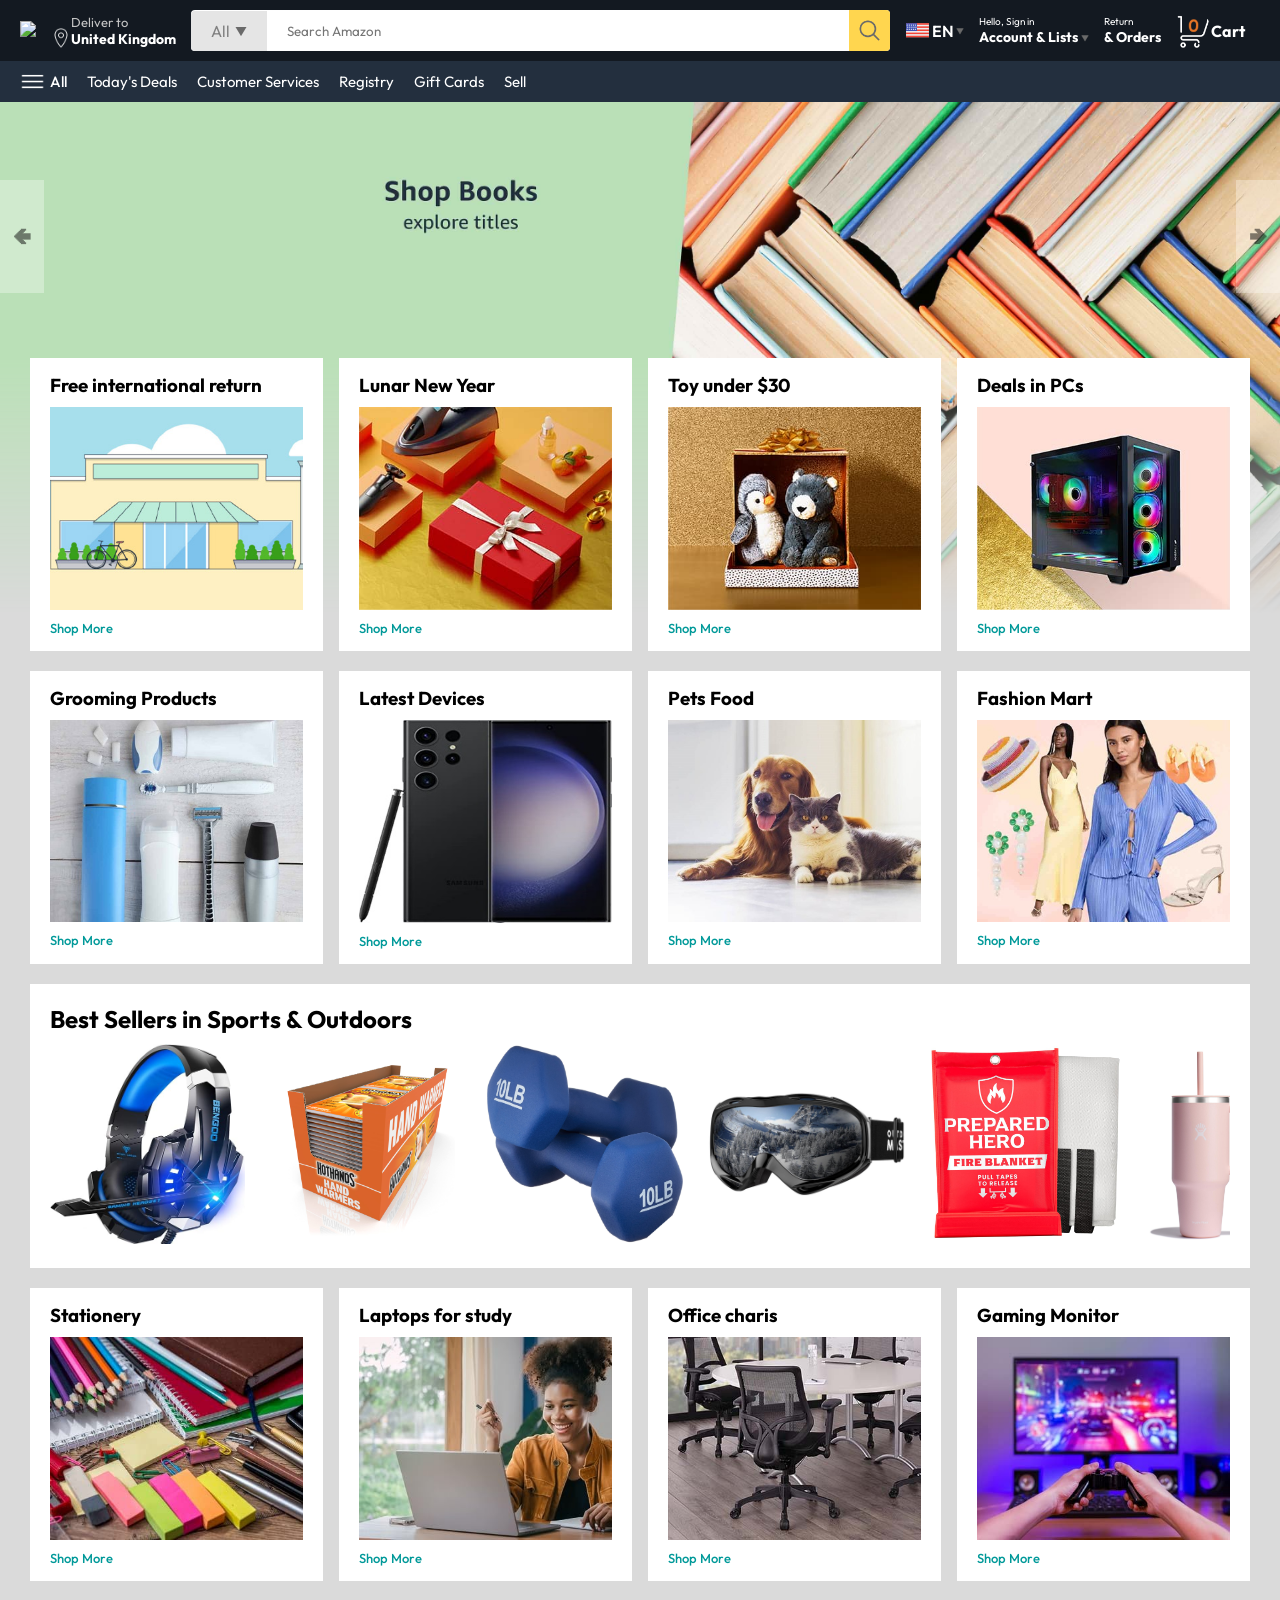
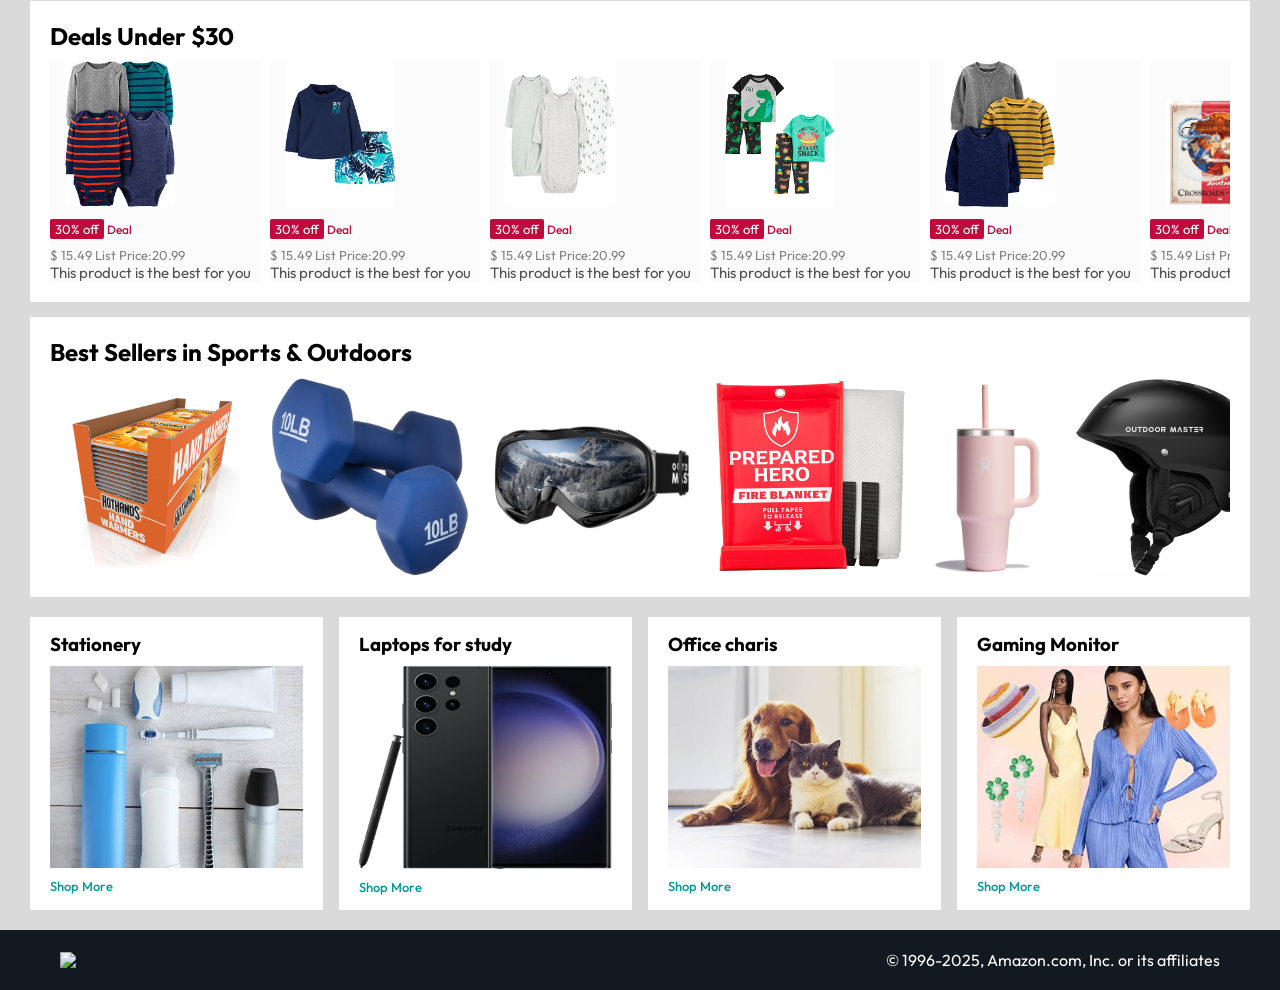
==== index.html @ 84188fe4 "Initial commit" ====
<!DOCTYPE html>
<html lang="en">
  <head>
    <meta charset="UTF-8" />
    <meta name="viewport" content="width=device-width, initial-scale=1.0" />
    <title>Amazon Clone | Coding abdullah</title>
    <link rel="stylesheet" href="style.css" />
  </head>
  <body>
    <!-- Navbar -->
    <nav>
      <a href="/">
        <img src="assets/amazon_logo.png" width="100" />
      </a>
      <div class="nav-count">
        <img src="assets/location_icon.png" height="20" />
        <div>
          <p>Deliver to</p>
          <h1>United Kingdom</h1>
        </div>
      </div>
      <div class="nav-search">
        <div class="nav-sear-gateo">
          <p>All</p>
          <img src="assets/dropdown_icon.png" height="12" />
        </div>
        <input type="text" class="nav-search-inp" placeholder="Search Amazon" />
        <img src="assets/search_icon.png" class="nav-search-icon" />
      </div>
      <div class="nav-lang">
        <img src="assets/us_flag.png" width="25px" />
        <p>EN</p>
        <img src="assets/dropdown_icon.png" width="8px" />
      </div>
      <div class="nav-text">
        <p><a href="/signin.html">Hello, Sign in</a></p>
        <h1>
          Account & Lists <img src="assets/dropdown_icon.png" width="8px" />
        </h1>
      </div>
      <div class="nav-text">
        <p>Return</p>
        <h1>& Orders</h1>
      </div>
      <a href="/signin.html" class="mobile-user-icon" style="display: none;">
         <img src="assets/user.png">
      </a>
      <a href="/cart.html" class="nav-cart">
        <img src="assets/cart_icon.png" width="35px" />
        <h4>Cart</h4>
      </a>
    </nav>

    <!-- SubMenu Navbar -->
    <div class="nav-bottom">
      <div>
        <img src="assets/menu_icon.png" width="25px" />
        <p>All</p>
      </div>
      <p>Today's Deals</p>
      <p>Customer Services</p>
      <p>Registry</p>
      <p>Gift Cards</p>
      <p>Sell</p>
    </div>

    <!-- Header Slider -->
     <div class="header-slider">
      <a href="#" class="control_prev">&#129144</a>
      <a href="#" class="control_next">&#129146</a>
      <ul>
         <img src="assets/header1.jpg" class="header-img">
         <img src="assets/header2.jpg" class="header-img">
         <img src="assets/header3.jpg" class="header-img">
         <img src="assets/header4.jpg" class="header-img">
         <img src="assets/header5.jpg" class="header-img">
         <img src="assets/header6.jpg" class="header-img">
      </ul>
     </div>

     <!-- Box Row 1 -->
      <div class="box-row header-box">
            <div class="box-col">
               <h3>Free international return</h3>
               <img src="assets/box1-1.jpg">
               <a href="/">Shop More</a>
            </div>
            <div class="box-col">
               <h3>Lunar New Year</h3>
               <img src="assets/box1-2.jpg">
               <a href="/">Shop More</a>
            </div>
            <div class="box-col">
               <h3>Toy under $30</h3>
               <img src="assets/box1-3.jpg">
               <a href="/">Shop More</a>
            </div>
            <div class="box-col">
               <h3>Deals in PCs</h3>
               <img src="assets/box1-4.jpg">
               <a href="/">Shop More</a>
            </div>
         </div>

         <!-- Box Row 2 -->
      <div class="box-row">
         <div class="box-col">
            <h3>Grooming Products</h3>
            <img src="assets/box2-1.jpg">
            <a href="/">Shop More</a>
         </div>
         <div class="box-col">
            <h3>Latest Devices</h3>
            <img src="assets/box2-2.jpg">
            <a href="/">Shop More</a>
         </div>
         <div class="box-col">
            <h3>Pets Food</h3>
            <img src="assets/box2-3.jpg">
            <a href="/">Shop More</a>
         </div>
         <div class="box-col">
            <h3>Fashion Mart</h3>
            <img src="assets/box2-4.jpg">
            <a href="/">Shop More</a>
         </div>
      </div>

      <!-- Products Slider 1 -->
       <div class="products-slider">
         <h2>Best Sellers in Sports & Outdoors</h2>
         <div class="products">
            <a href="/product.html">
               <img src="assets/product_img.jpg">
            </a>
            <img src="assets/product1-1.jpg">
            <img src="assets/product1-2.jpg">
            <img src="assets/product1-3.jpg">
            <img src="assets/product1-4.jpg">
            <img src="assets/product1-5.jpg">
            <img src="assets/product1-6.jpg">
            <img src="assets/product1-7.jpg">
            <img src="assets/product1-8.jpg">
            <img src="assets/product1-9.jpg">
            <img src="assets/product1-10.jpg">
         </div>
       </div>

        <!-- Box Row 2 -->
      <div class="box-row">
         <div class="box-col">
            <h3>Stationery</h3>
            <img src="assets/box3-1.jpg">
            <a href="/">Shop More</a>
         </div>
         <div class="box-col">
            <h3>Laptops for study</h3>
            <img src="assets/box3-2.jpg">
            <a href="/">Shop More</a>
         </div>
         <div class="box-col">
            <h3>Office charis</h3>
            <img src="assets/box3-3.jpg">
            <a href="/">Shop More</a>
         </div>
         <div class="box-col">
            <h3>Gaming Monitor</h3>
            <img src="assets/box3-4.jpg">
            <a href="/">Shop More</a>
         </div>
      </div>

      <div class="products-slider-with-price">
         <h2>Deals Under $30</h2>
         <div class="products">
            <div class="product-card">
               <div class="product-img-conta">
                  <img src="assets/product2-1.jpg">
               </div>
               <div class="product-offer">
                  <p>30% off</p> <span>Deal</span>
               </div>
               <p class="product-price">$ <span>15.49</span> List Price:20.99</p>
               <h4>This product is the best for you</h4>
            </div>

            <div class="product-card">
               <div class="product-img-conta">
                  <img src="assets/product2-2.jpg">
               </div>
               <div class="product-offer">
                  <p>30% off</p> <span>Deal</span>
               </div>
               <p class="product-price">$ <span>15.49</span> List Price:20.99</p>
               <h4>This product is the best for you</h4>
            </div>

            <div class="product-card">
               <div class="product-img-conta">
                  <img src="assets/product2-3.jpg">
               </div>
               <div class="product-offer">
                  <p>30% off</p> <span>Deal</span>
               </div>
               <p class="product-price">$ <span>15.49</span> List Price:20.99</p>
               <h4>This product is the best for you</h4>
            </div>

            <div class="product-card">
               <div class="product-img-conta">
                  <img src="assets/product2-4.jpg">
               </div>
               <div class="product-offer">
                  <p>30% off</p> <span>Deal</span>
               </div>
               <p class="product-price">$ <span>15.49</span> List Price:20.99</p>
               <h4>This product is the best for you</h4>
            </div>

            <div class="product-card">
               <div class="product-img-conta">
                  <img src="assets/product2-5.jpg">
               </div>
               <div class="product-offer">
                  <p>30% off</p> <span>Deal</span>
               </div>
               <p class="product-price">$ <span>15.49</span> List Price:20.99</p>
               <h4>This product is the best for you</h4>
            </div>

            <div class="product-card">
               <div class="product-img-conta">
                  <img src="assets/product2-6.jpg">
               </div>
               <div class="product-offer">
                  <p>30% off</p> <span>Deal</span>
               </div>
               <p class="product-price">$ <span>15.49</span> List Price:20.99</p>
               <h4>This product is the best for you</h4>
            </div>

            <div class="product-card">
               <div class="product-img-conta">
                  <img src="assets/product2-7.jpg">
               </div>
               <div class="product-offer">
                  <p>30% off</p> <span>Deal</span>
               </div>
               <p class="product-price">$ <span>15.49</span> List Price:20.99</p>
               <h4>This product is the best for you</h4>
            </div>

            <div class="product-card">
               <div class="product-img-conta">
                  <img src="assets/product2-8.jpg">
               </div>
               <div class="product-offer">
                  <p>30% off</p> <span>Deal</span>
               </div>
               <p class="product-price">$ <span>15.49</span> List Price:20.99</p>
               <h4>This product is the best for you</h4>
            </div>

            <div class="product-card">
               <div class="product-img-conta">
                  <img src="assets/product2-9.jpg">
               </div>
               <div class="product-offer">
                  <p>30% off</p> <span>Deal</span>
               </div>
               <p class="product-price">$ <span>15.49</span> List Price:20.99</p>
               <h4>This product is the best for you</h4>
            </div>

            <div class="product-card">
               <div class="product-img-conta">
                  <img src="assets/product2-10.jpg">
               </div>
               <div class="product-offer">
                  <p>30% off</p> <span>Deal</span>
               </div>
               <p class="product-price">$ <span>15.49</span> List Price:20.99</p>
               <h4>This product is the best for you</h4>
            </div>

            <div class="product-card">
               <div class="product-img-conta">
                  <img src="assets/product2-11.jpg">
               </div>
               <div class="product-offer">
                  <p>30% off</p> <span>Deal</span>
               </div>
               <p class="product-price">$ <span>15.49</span> List Price:20.99</p>
               <h4>This product is the best for you</h4>
            </div>
         </div>
      </div>

      <!-- Products Slider 1 -->
      <div class="products-slider">
         <h2>Best Sellers in Sports & Outdoors</h2>
         <div class="products">
            <img src="assets/product1-1.jpg">
            <img src="assets/product1-2.jpg">
            <img src="assets/product1-3.jpg">
            <img src="assets/product1-4.jpg">
            <img src="assets/product1-5.jpg">
            <img src="assets/product1-6.jpg">
            <img src="assets/product1-7.jpg">
            <img src="assets/product1-8.jpg">
            <img src="assets/product1-9.jpg">
            <img src="assets/product1-10.jpg">
         </div>
       </div>

       <!-- Box Row 3 -->
      <div class="box-row">
         <div class="box-col">
            <h3>Stationery</h3>
            <img src="assets/box2-1.jpg">
            <a href="/">Shop More</a>
         </div>
         <div class="box-col">
            <h3>Laptops for study</h3>
            <img src="assets/box2-2.jpg">
            <a href="/">Shop More</a>
         </div>
         <div class="box-col">
            <h3>Office charis</h3>
            <img src="assets/box2-3.jpg">
            <a href="/">Shop More</a>
         </div>
         <div class="box-col">
            <h3>Gaming Monitor</h3>
            <img src="assets/box2-4.jpg">
            <a href="/">Shop More</a>
         </div>
      </div>

      <!-- Footer -->
       <footer>
         <img src="assets/amazon_logo.png" width="100">
         <p>&copy; 1996-2025, Amazon.com, Inc. or its affiliates</p>
       </footer>

  
     <!-- Main Js -->
      <script src="main.js"></script>
   </body>
</html>
---- style.css ----
@import url('https://fonts.googleapis.com/css2?family=Outfit:wght@100..900&display=swap');

*{
   margin: 0;
   padding: 0;
   box-sizing: border-box;
   font-family: "Outfit", serif;
}

body{
   background: #dadada;
}

a{
   text-decoration: none;
   color: inherit;
}

nav{
   display: flex;
   align-items: center;
   justify-content: space-between;
   background: #131921;
   padding: 10px 20px;
   color: #fff;
}

.nav-count{
   display: flex;
   align-items: end;
   margin-left: 15px;
   font-size: 13px;
   color: #c4c4c4;
}

.nav-count h1{
   color: #fff;
   font-size: 14px;
}

.nav-search{
   flex: 1;
   display: flex;
   align-items: center;
   background: #fff;
   color: gray;
   max-width: 1000px;
   border-radius: 4px;
   margin-left: 15px;
}

.nav-sear-gateo{
   display: flex;
   align-items: center;
   padding: 10px 20px;
   gap: 5px;
   background: #e5e5e5;
   border-radius: 4px 0 0 4px;
}

.nav-search-inp{
   border: none;
   outline: none;
   padding-left: 20px;
   width: 100%;
}

.nav-search-icon{
   max-width: 41px;
   padding: 8px;
   background: #ffd64f;
   border-radius: 0 4px 4px 0;
}

.nav-lang{
   display: flex;
   align-items: center;
   gap: 2px;
   font-weight: 600;
   margin-left: 15px;
}

.nav-text{
   margin-left: 15px;
}

.nav-text p{
   font-size: 10px;
}

.nav-text h1{
   font-size: 14px;
}

.nav-cart{
   display: flex;
   align-items: center;
   margin: 0px 15px;
}

.nav-bottom{
   display: flex;
   align-items: center;
   gap: 20px;
   padding: 8px 20px;
   background: #232f3e;
   color: #fff;
   font-size: 15px;
}

.nav-bottom div{
   display: flex;
   align-items: center;
   gap: 5px;
   font-weight: 500;
}

.header-slider ul{
   display: flex;
   overflow-y: hidden;
}

.header-img{
   max-width: 100%;
   mask-image: linear-gradient(to bottom, #000000 50%, transparent 100%);
}

.header-slider a{
   position: absolute;
   top: 20%;
   z-index: 1;
   padding: 5vh 1vw;
   background: #ffffff4f;
   color: #0000007b;
   text-decoration: none;
   font-weight: 600;
   font-size: 18px;
   cursor: pointer;
}

.control_next{
   right: 0;
}

.box-row{
   display: flex;
   flex-wrap: wrap;
   row-gap: 20px;
   justify-content: space-between;
   margin: 20px 30px;
}

.box-col{
   display: flex;
   flex-direction: column;
   gap: 10px;
   padding: 15px 20px;
   background: #fff;
   max-width: 24%;
   min-height: 200px;
   z-index: 1;
}

.box-col a{
   font-size: 13px;
   color: #009999;
   font-weight: 500;
}

.header-box{
   margin-top: -20vw;
}

.products-slider{
   background: #fff;
   margin: 0 30px;
   padding: 20px;
   margin-bottom: 15px;
}

.products-slider .products{
   display: flex;
   overflow-x: auto;
   gap: 20px;
   margin-top: 10px;
}

.products-slider .products img{
   max-width: 200px;
   max-height: 200px;
}

.products-slider .products::-webkit-scrollbar{
   display: none;
}

.products-slider-with-price{
   background: #fff;
   margin: 0 30px;
   margin-bottom: 15px;
   padding: 20px;
}

.products-slider-with-price .products{
   display: flex;
   overflow-x: auto;
   gap: 10px;
   margin-top: 10px;
}

.products-slider-with-price .products::-webkit-scrollbar{
   display: none;
}

.product-card{
   display: flex;
   flex-direction: column;
   justify-content: end;
   min-width: 210px;
   background: #fbfbfb;
}

.product-card img{
   width: 110px;
   margin: 0 15px;
}

.product-offer p{
   background: #be0b3b;
   color: #fff;
   display: inline-block;
   padding: 2px 5px;
   border-radius: 2px;
   margin: 8px 0;
   font-size: 13px;
}

.product-offer span{
   color: #be0b3b;
   font-size: 12px;
   font-weight: 500;
}

.product-price{
   color: gray;
   font-size: 13px;
}

.product-card h4{
   color: #525252;
   font-size: 15px;
   font-weight: 400;
}

footer{
   display: flex;
   justify-content: space-between;
   align-items: center;
   color: #fff;
   background: #131921;
   padding: 20px 60px;
}

/* media query */

@media only screen and (max-width: 900px){
   nav{
      flex-wrap: wrap;
   }
   .nav-search{
      order: 7;
      margin: 15px 0 5px;
      min-width: 300px;
   }
   .box-col{
      max-width: 48%;
   }
}

@media only screen and (max-width: 600px){
   .nav-count{
      display: none;
   }
   .nav-lang{
      display: none;
   }
   .nav-text{
      display: none;
   }
   .nav-bottom{
      font-size: 13px;
      gap: 10px;
      overflow-x: scroll;
   }
   .nav-bottom::-webkit-scrollbar{
      display: none;
   }
   .nav-bottom p{
      text-wrap: nowrap;
   }
   .mobile-user-icon{
      display: flex !important;
      flex: 1;
      justify-content: flex-end;
   }
   .mobile-user-icon img{
      width: 25px;
   }
   .nav-cart h4{
      display: none;
   }
   .nav-cart img{
      width: 25px;
   }
   .header-slider a{
      top: 24%;
      padding: 2vh 1vw;
      font-size: 15px;
   }
   .box-col{
      max-width: 100%;
      width: 100%;
   }
   footer{
      justify-content: center;
      flex-direction: column;
      font-size: 14px;
   }
}
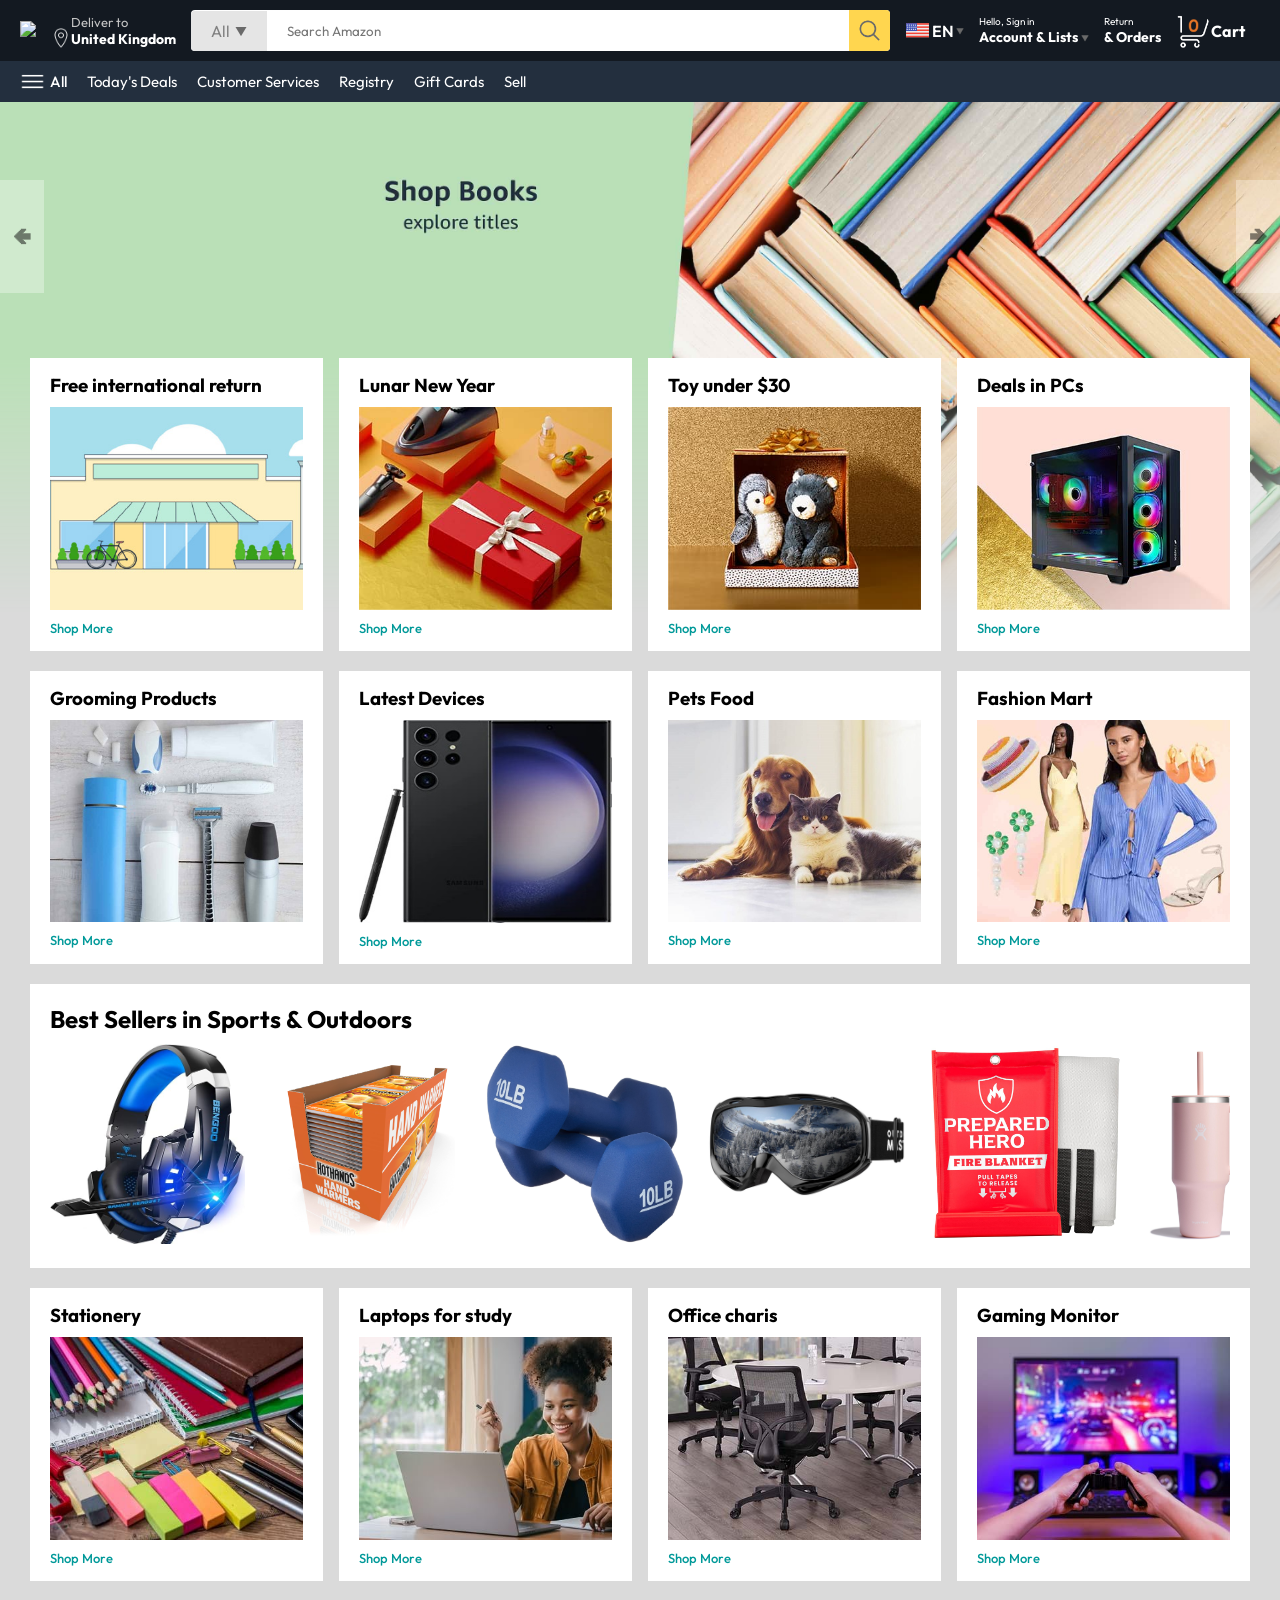
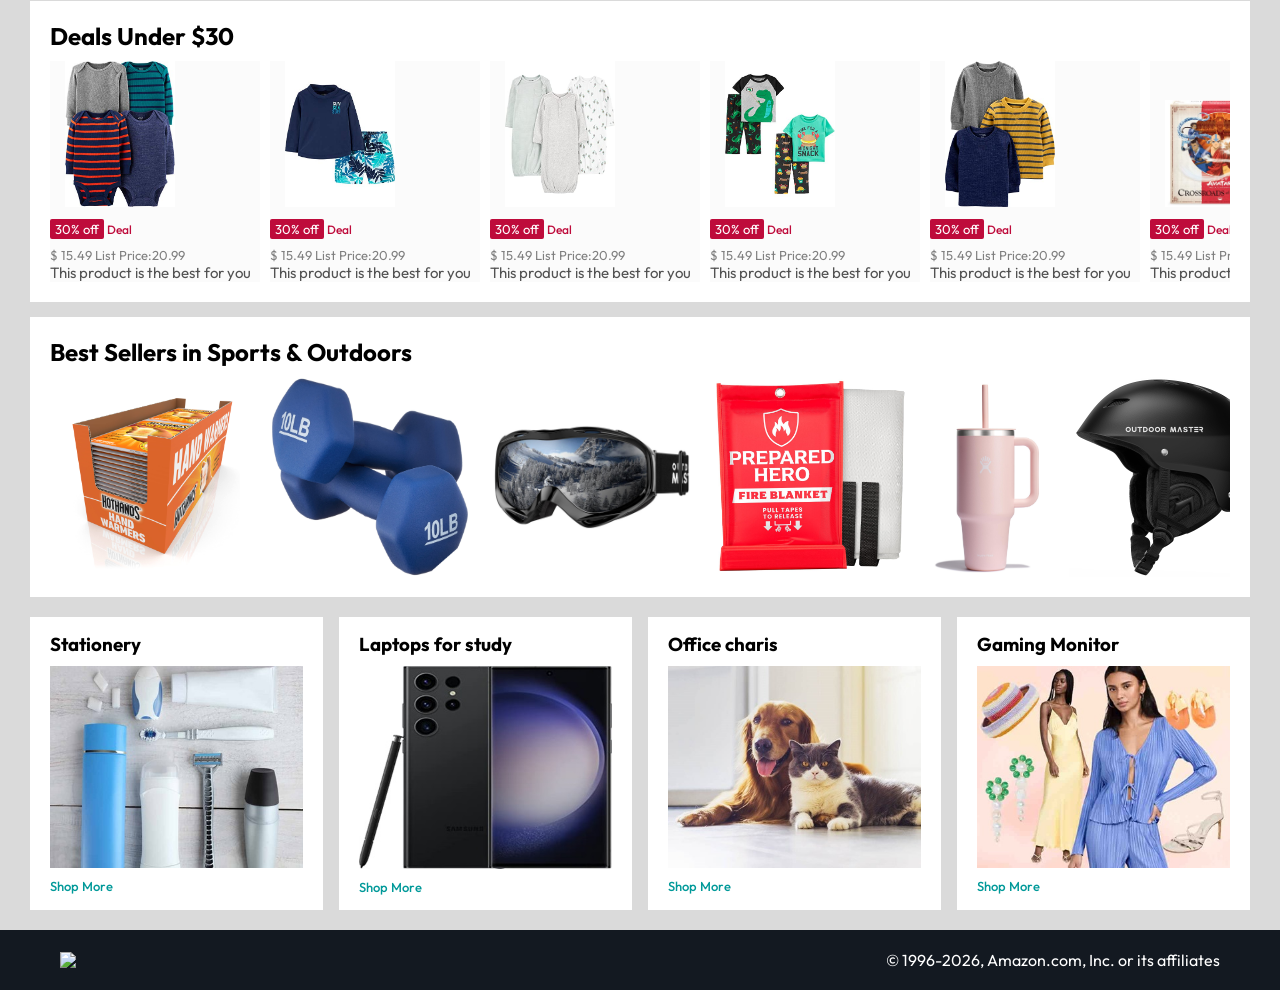
==== commit 8630e13c: "." ====
--- a/index.html
+++ b/index.html
@@ -3,7 +3,7 @@
   <head>
     <meta charset="UTF-8" />
     <meta name="viewport" content="width=device-width, initial-scale=1.0" />
-    <title>Amazon Clone | Coding abdullah</title>
+    <title>Amazon Clone</title>
     <link rel="stylesheet" href="style.css" />
   </head>
   <body>
@@ -33,7 +33,7 @@
         <img src="assets/dropdown_icon.png" width="8px" />
       </div>
       <div class="nav-text">
-        <p><a href="/signin.html">Hello, Sign in</a></p>
+        <p><a href="signin.html">Hello, Sign in</a></p>
         <h1>
           Account & Lists <img src="assets/dropdown_icon.png" width="8px" />
         </h1>
@@ -42,7 +42,7 @@
         <p>Return</p>
         <h1>& Orders</h1>
       </div>
-      <a href="/signin.html" class="mobile-user-icon" style="display: none;">
+      <a href="signin.html" class="mobile-user-icon" style="display: none;">
          <img src="assets/user.png">
       </a>
       <a href="/cart.html" class="nav-cart">
@@ -340,7 +340,7 @@
       <!-- Footer -->
        <footer>
          <img src="assets/amazon_logo.png" width="100">
-         <p>&copy; 1996-2025, Amazon.com, Inc. or its affiliates</p>
+         <p>&copy; 1996-2026, Amazon.com, Inc. or its affiliates</p>
        </footer>
 
   
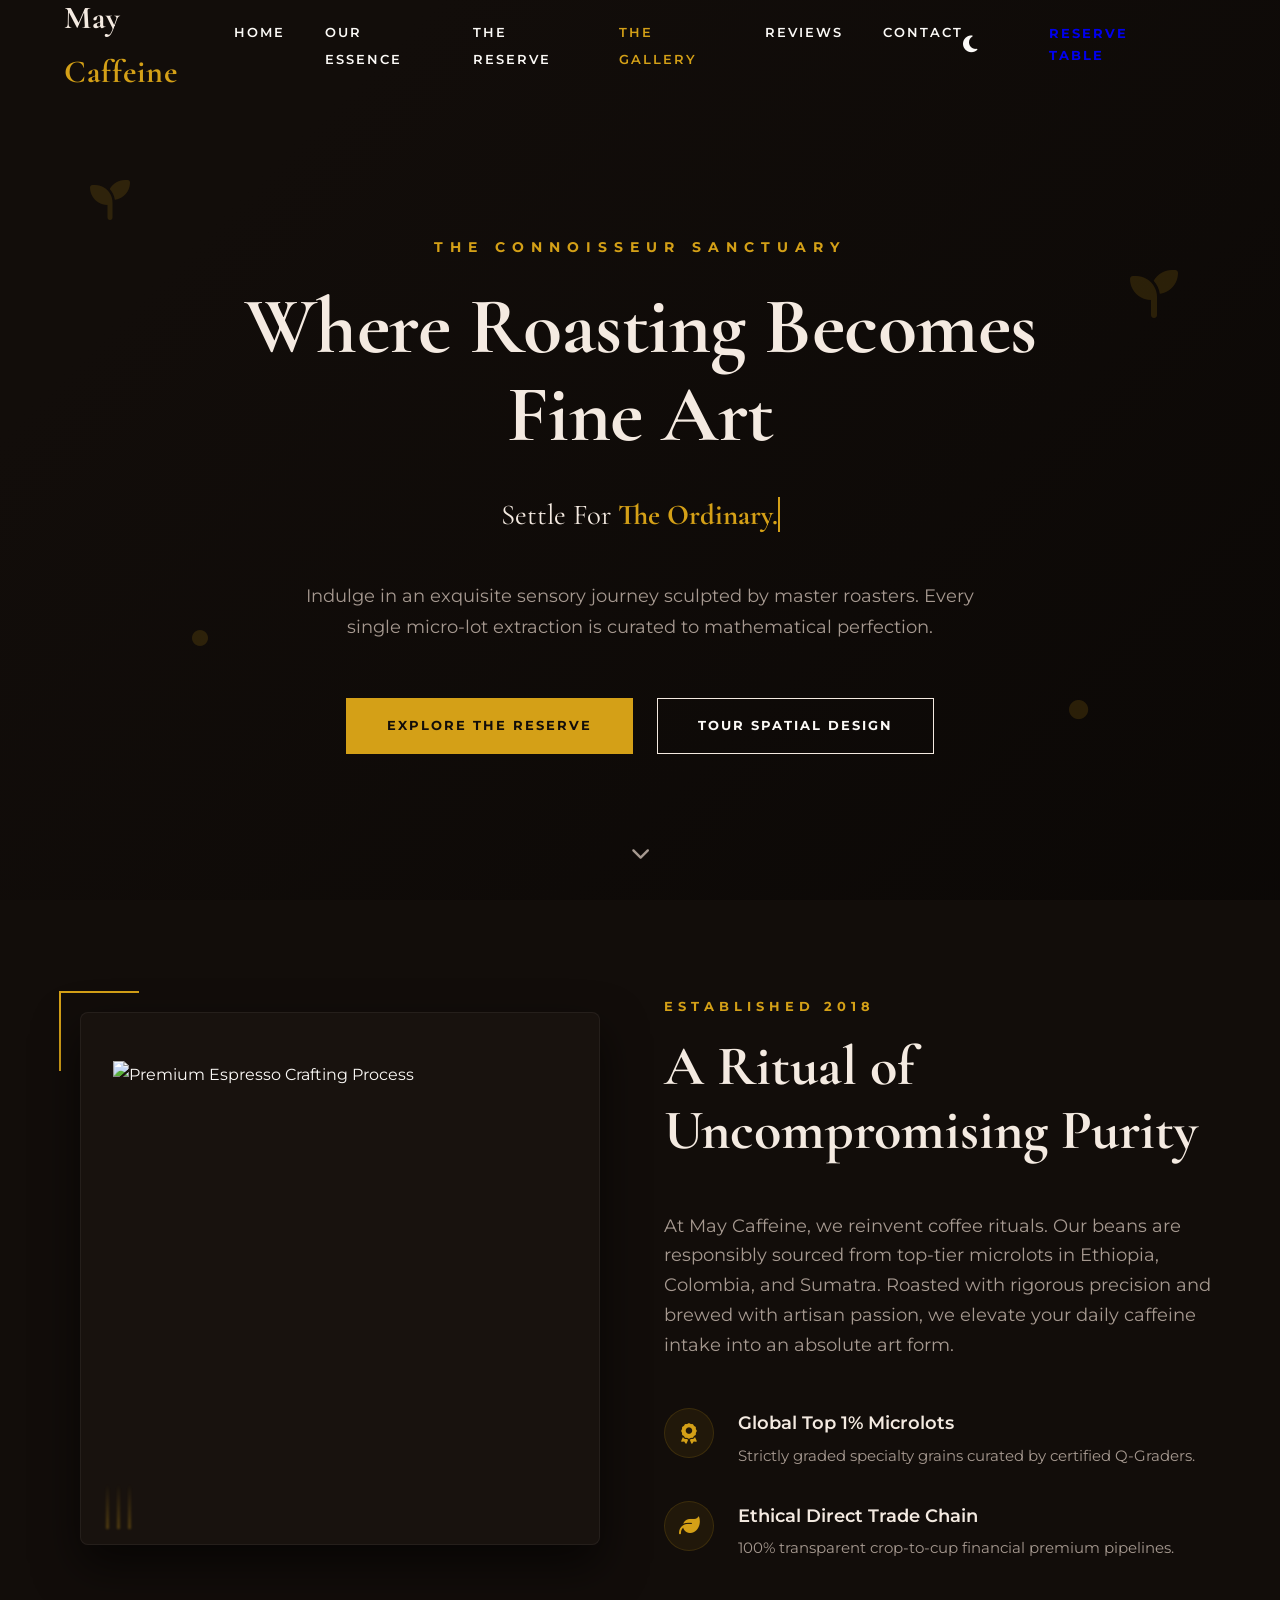
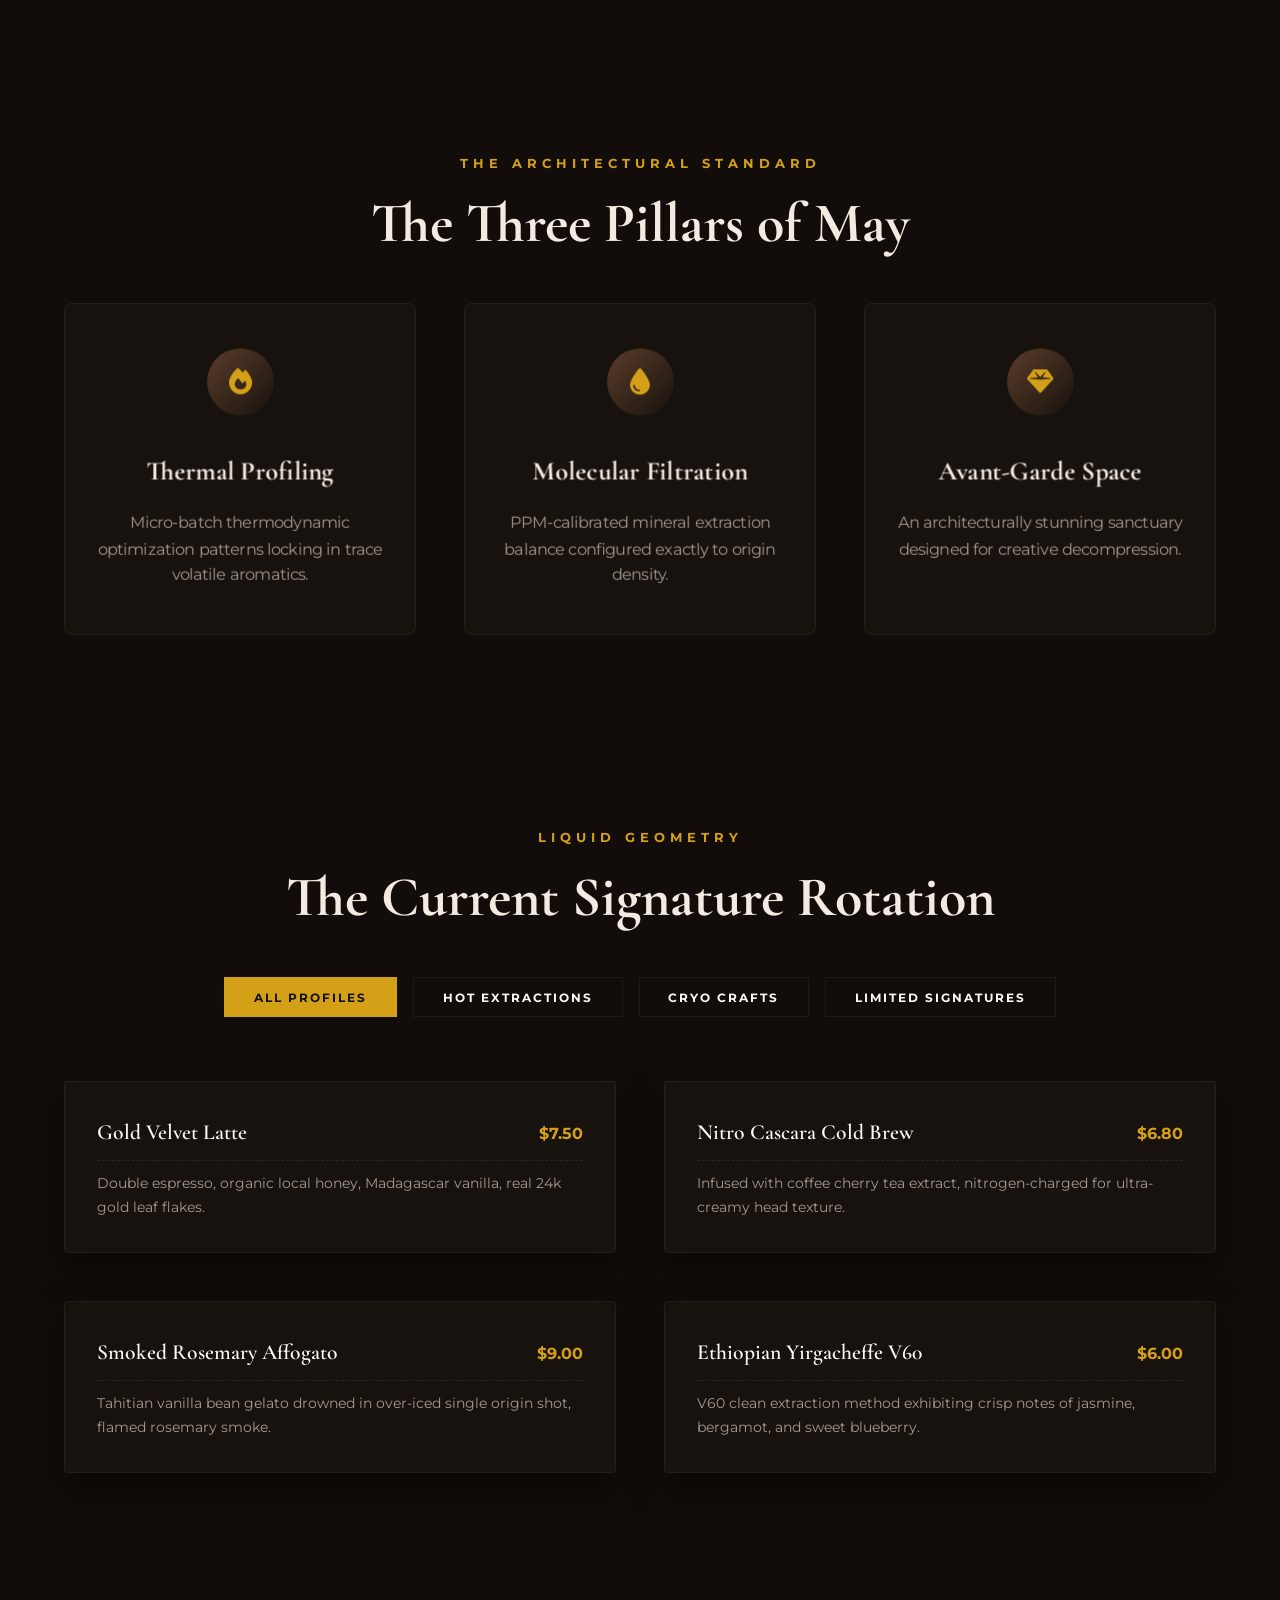
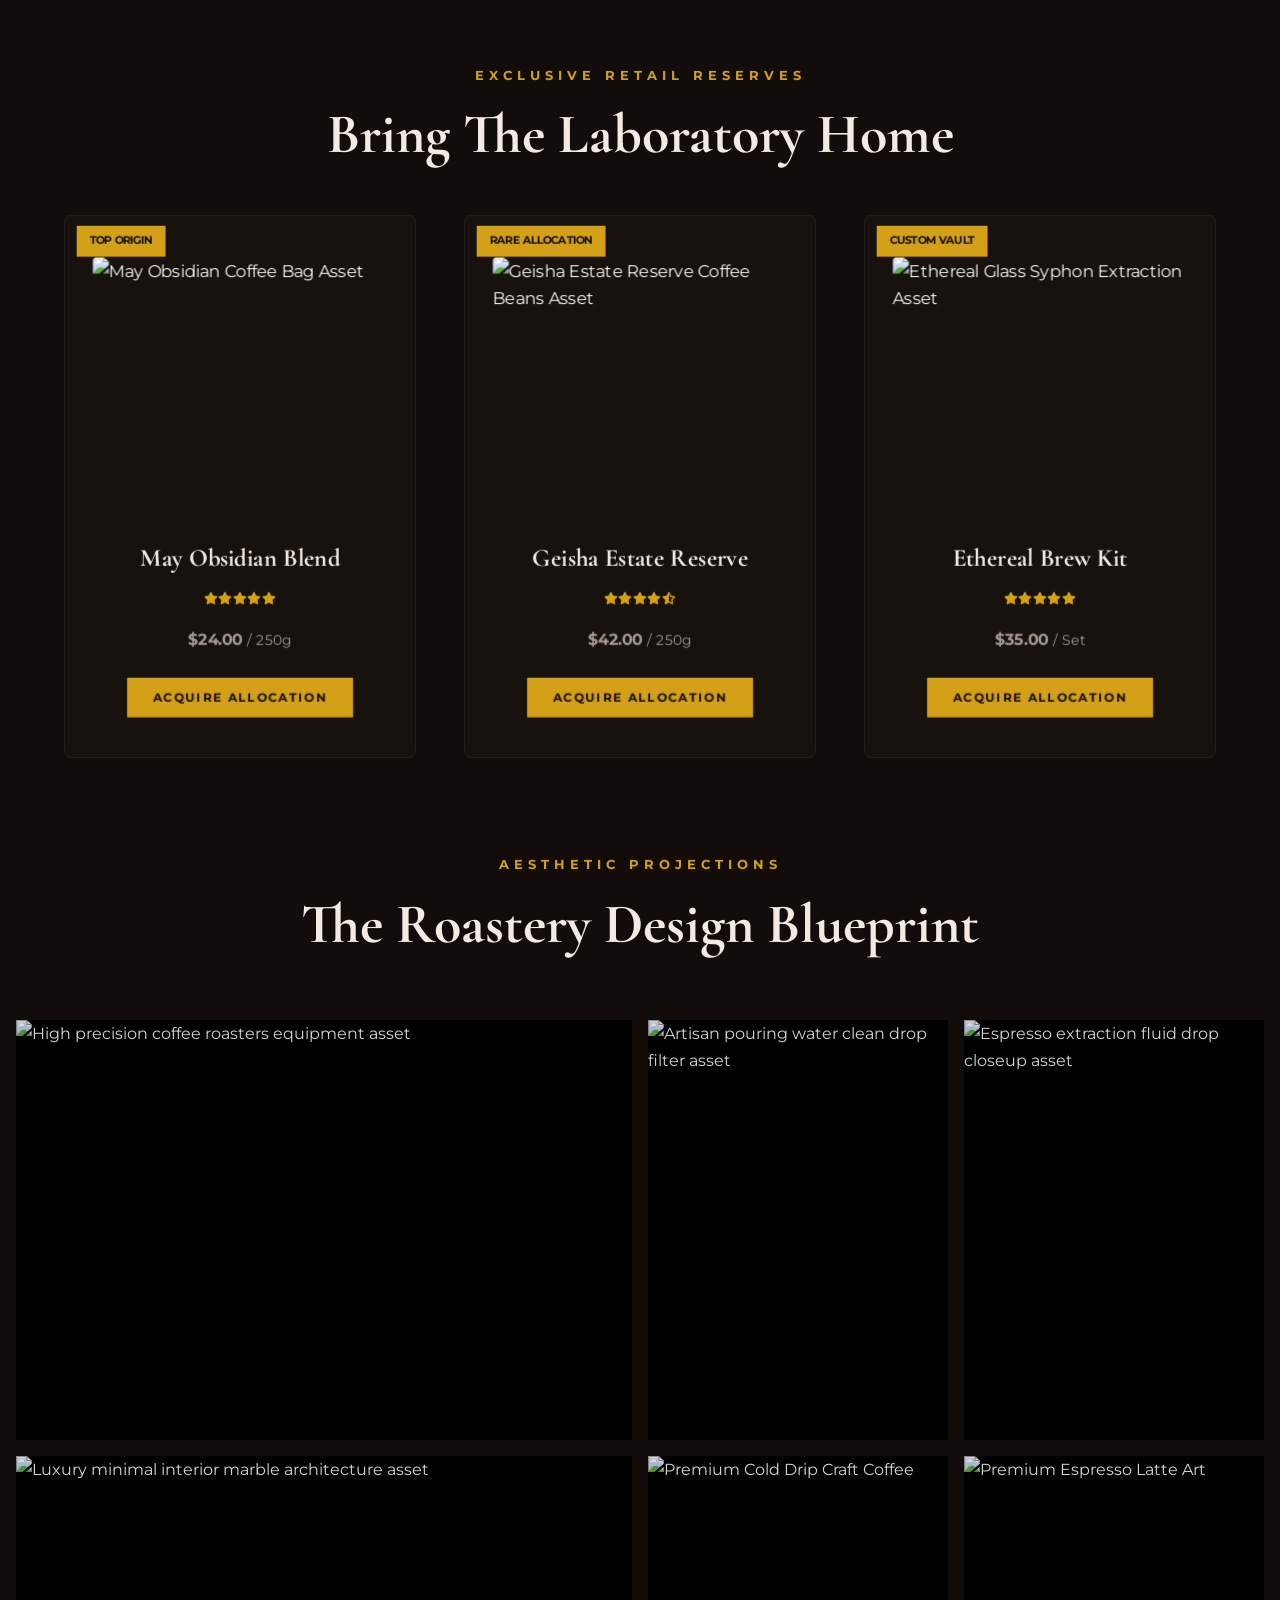
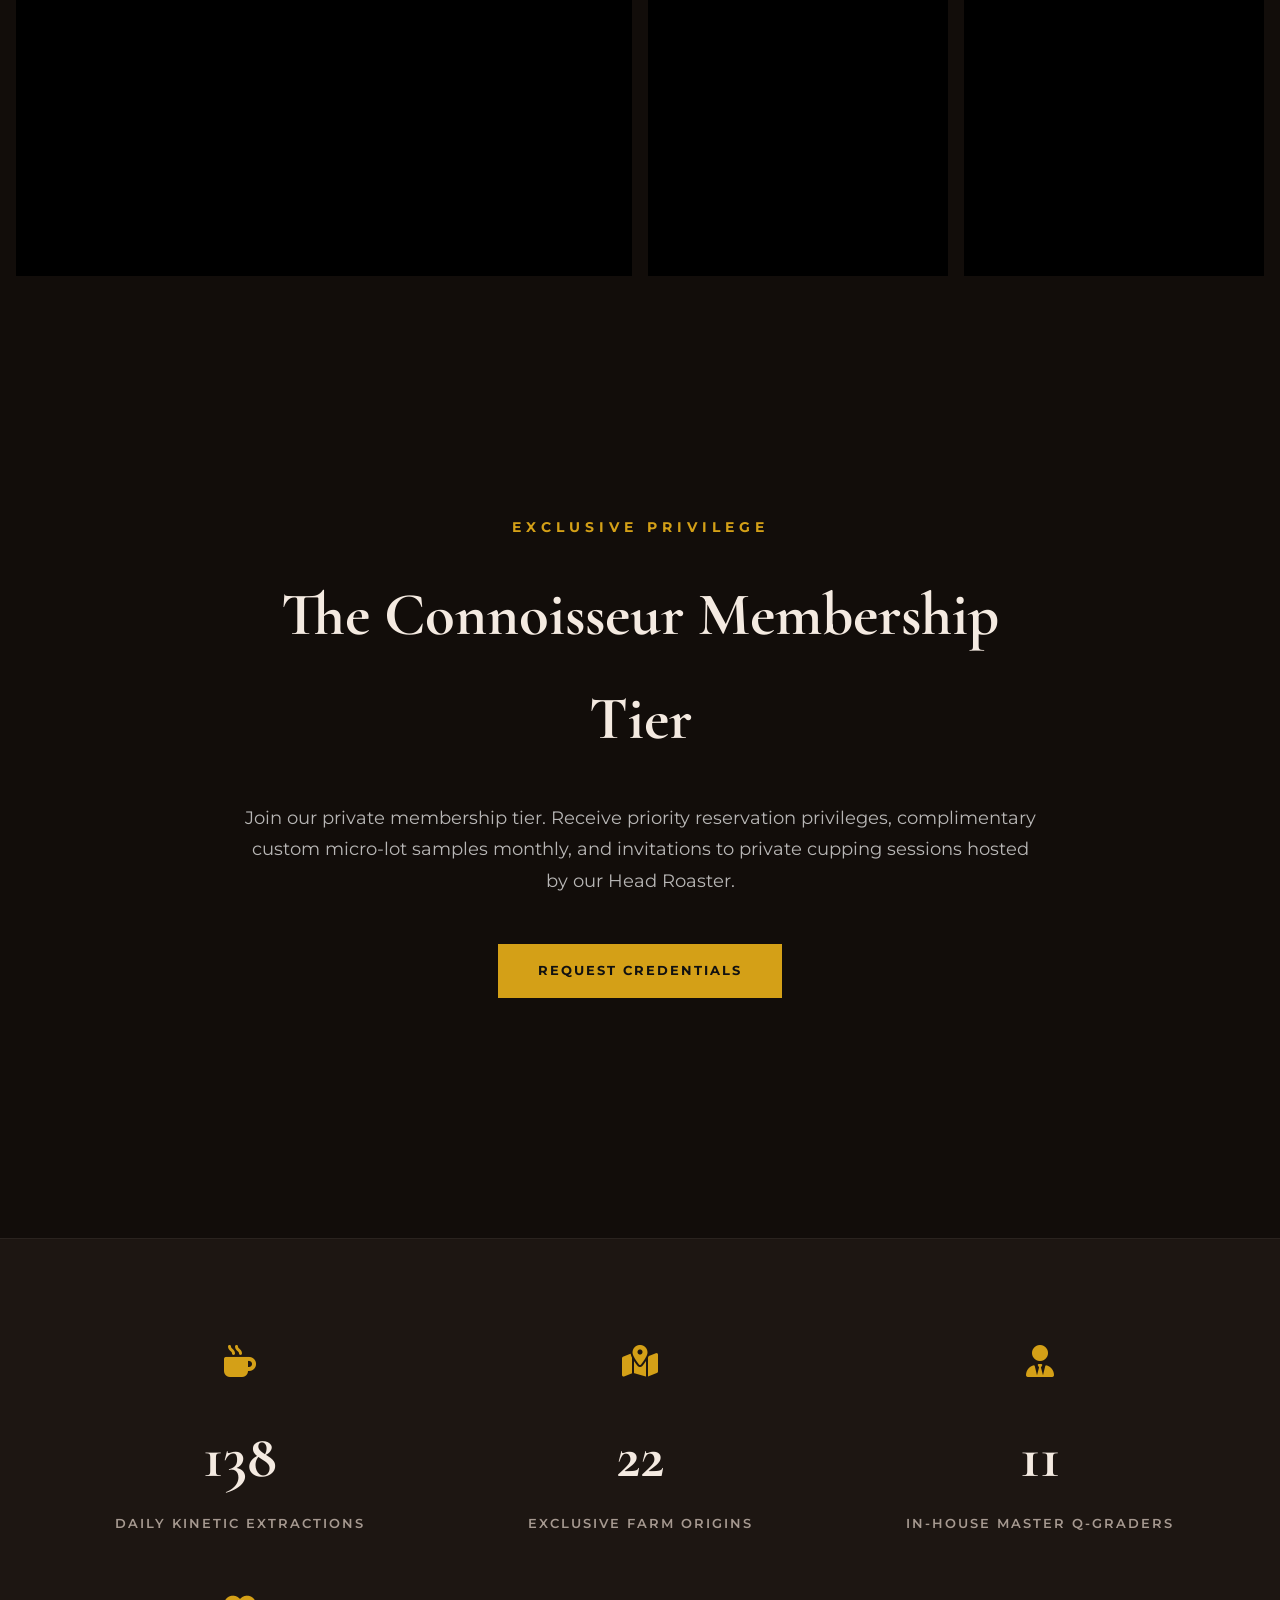
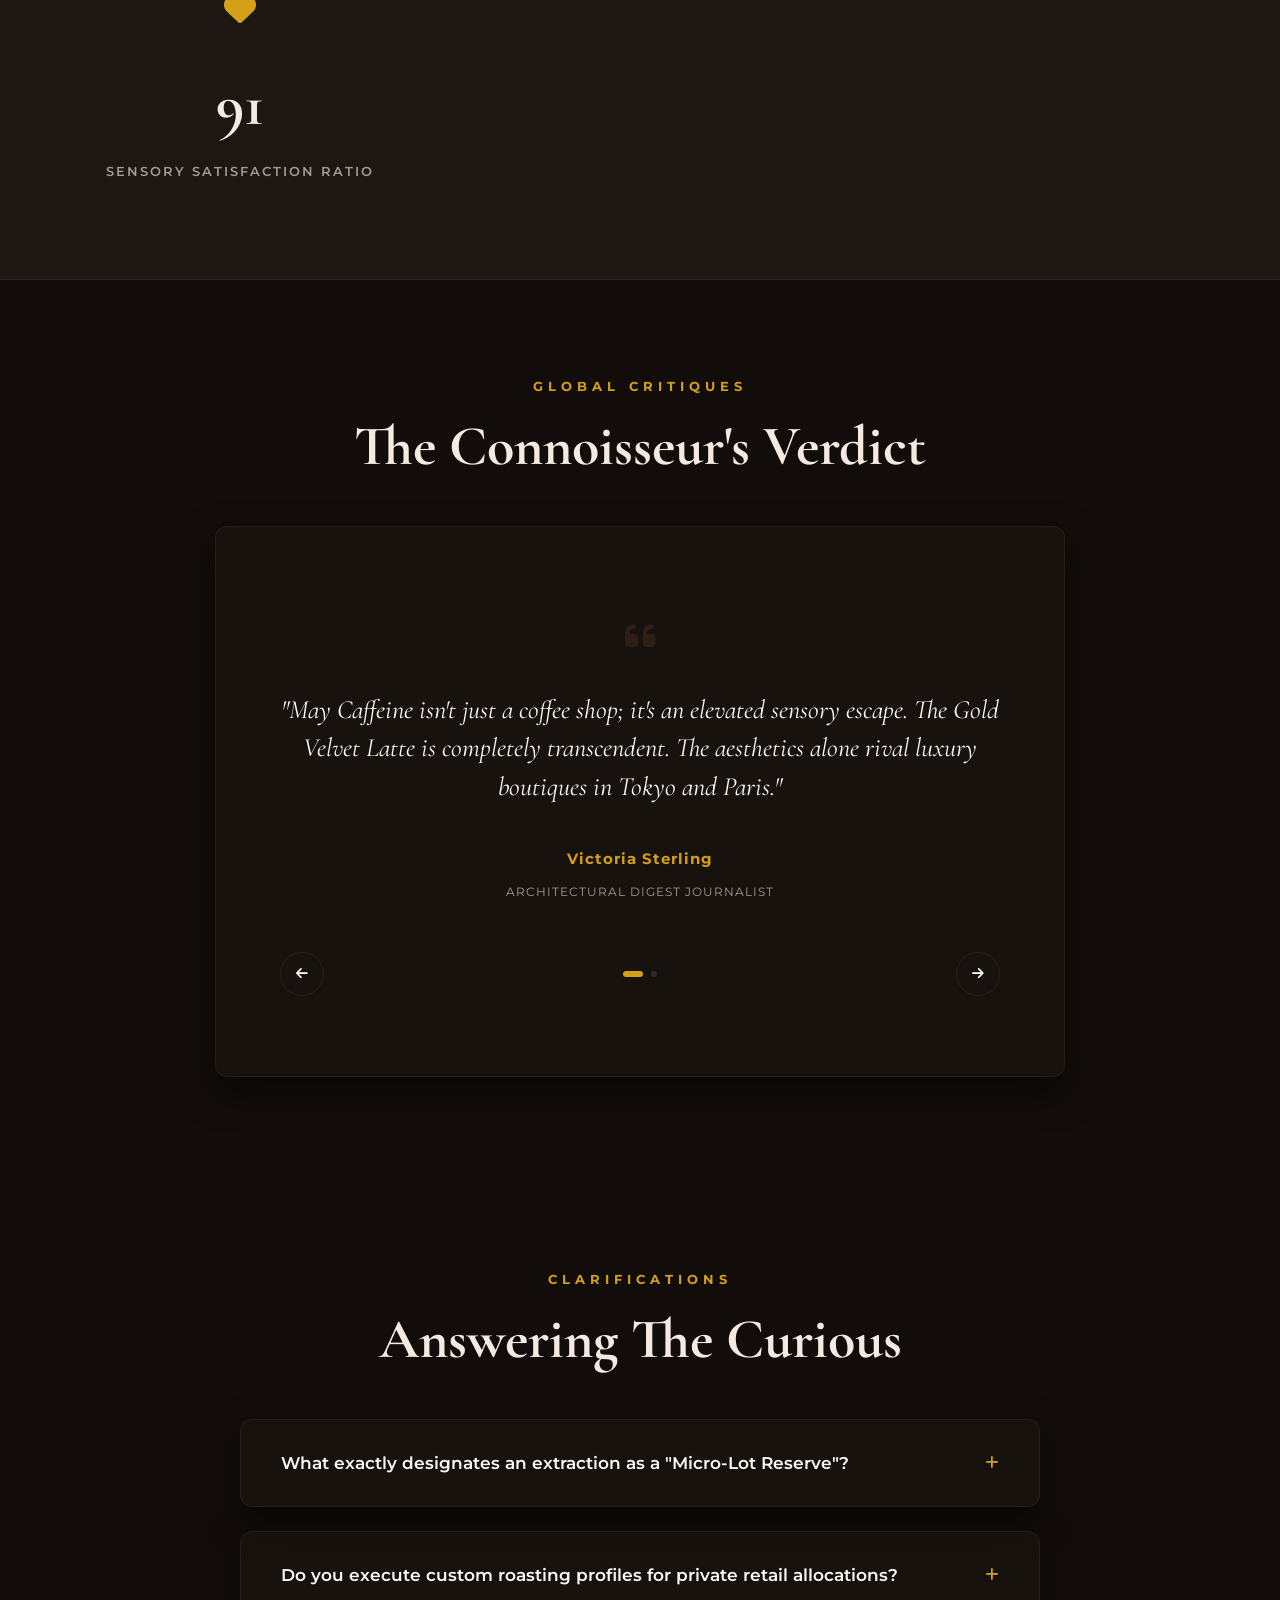
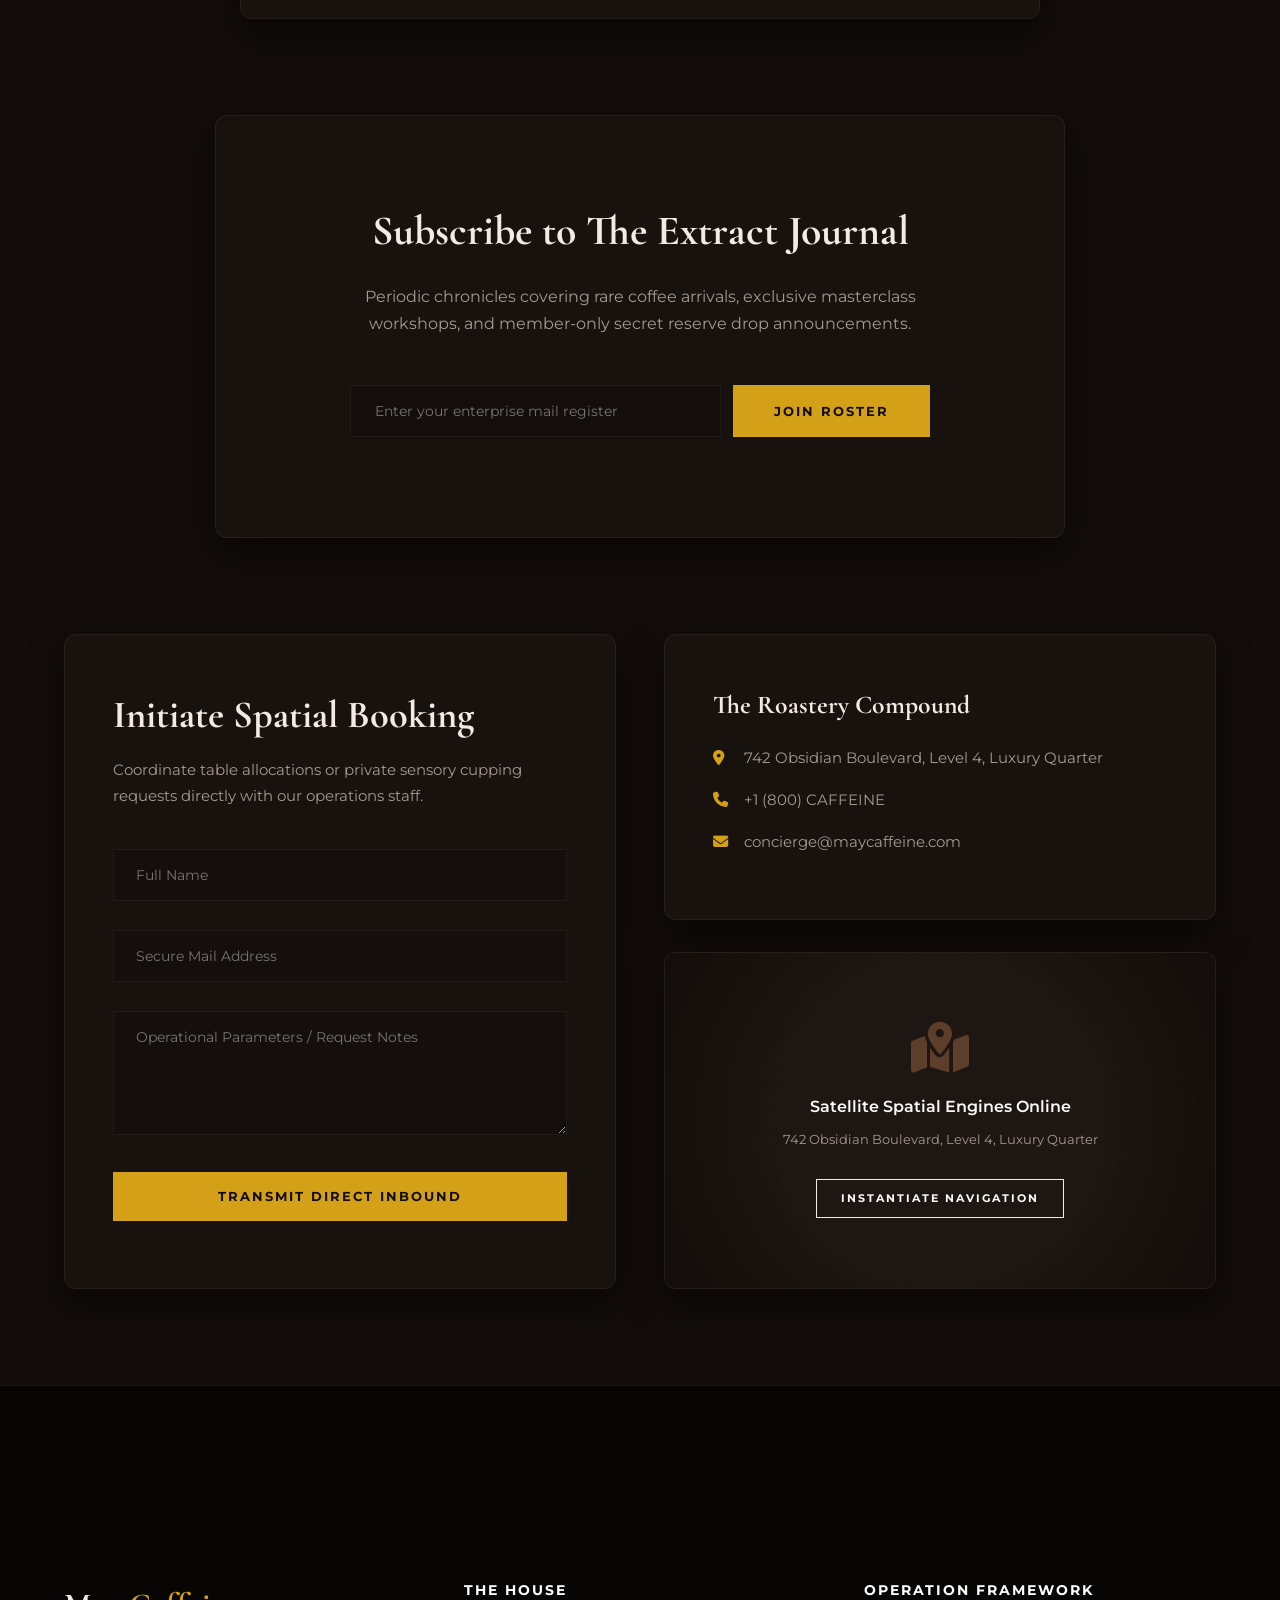
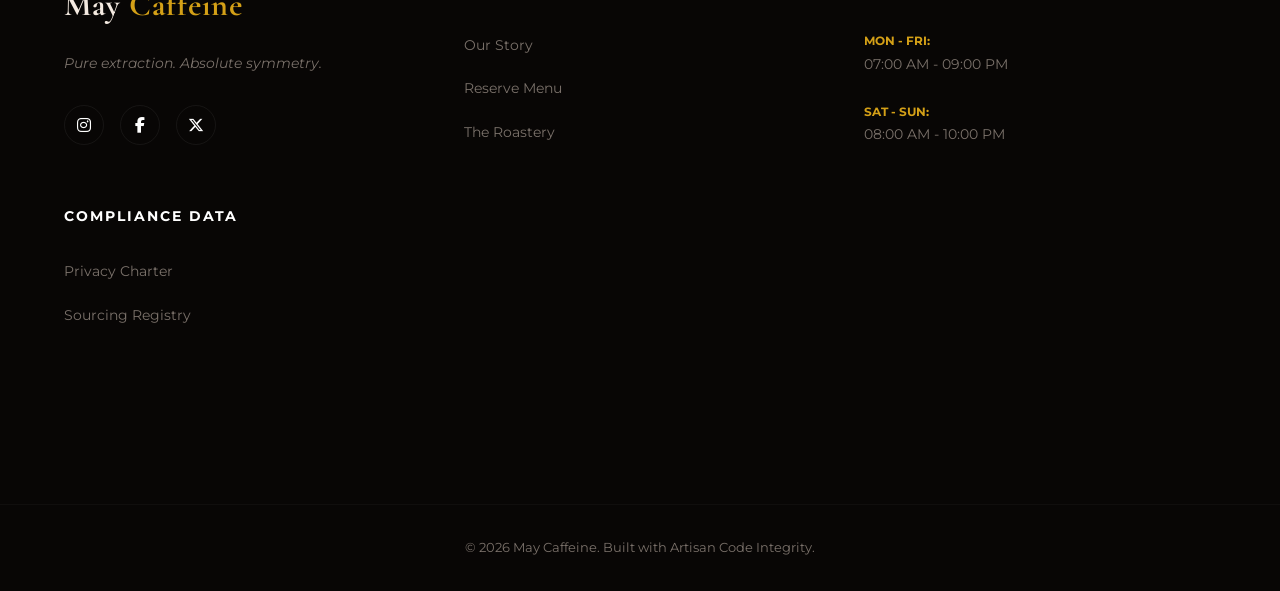
==== commit 3ff76fa3: "Add files via upload" ====
--- a/index.html
+++ b/index.html
@@ -1,350 +1,569 @@
-<!DOCTYPE html>
-<html lang="en">
-  <head>
-    <meta charset="UTF-8" />
-    <meta name="viewport" content="width=device-width, initial-scale=1.0" />
-    <title>Amazon Clone</title>
-    <link rel="stylesheet" href="style.css" />
-  </head>
-  <body>
-    <!-- Navbar -->
-    <nav>
-      <a href="/">
-        <img src="assets/amazon_logo.png" width="100" />
-      </a>
-      <div class="nav-count">
-        <img src="assets/location_icon.png" height="20" />
-        <div>
-          <p>Deliver to</p>
-          <h1>United Kingdom</h1>
-        </div>
-      </div>
-      <div class="nav-search">
-        <div class="nav-sear-gateo">
-          <p>All</p>
-          <img src="assets/dropdown_icon.png" height="12" />
-        </div>
-        <input type="text" class="nav-search-inp" placeholder="Search Amazon" />
-        <img src="assets/search_icon.png" class="nav-search-icon" />
-      </div>
-      <div class="nav-lang">
-        <img src="assets/us_flag.png" width="25px" />
-        <p>EN</p>
-        <img src="assets/dropdown_icon.png" width="8px" />
-      </div>
-      <div class="nav-text">
-        <p><a href="signin.html">Hello, Sign in</a></p>
-        <h1>
-          Account & Lists <img src="assets/dropdown_icon.png" width="8px" />
-        </h1>
-      </div>
-      <div class="nav-text">
-        <p>Return</p>
-        <h1>& Orders</h1>
-      </div>
-      <a href="signin.html" class="mobile-user-icon" style="display: none;">
-         <img src="assets/user.png">
-      </a>
-      <a href="/cart.html" class="nav-cart">
-        <img src="assets/cart_icon.png" width="35px" />
-        <h4>Cart</h4>
-      </a>
-    </nav>
-
-    <!-- SubMenu Navbar -->
-    <div class="nav-bottom">
-      <div>
-        <img src="assets/menu_icon.png" width="25px" />
-        <p>All</p>
-      </div>
-      <p>Today's Deals</p>
-      <p>Customer Services</p>
-      <p>Registry</p>
-      <p>Gift Cards</p>
-      <p>Sell</p>
-    </div>
-
-    <!-- Header Slider -->
-     <div class="header-slider">
-      <a href="#" class="control_prev">&#129144</a>
-      <a href="#" class="control_next">&#129146</a>
-      <ul>
-         <img src="assets/header1.jpg" class="header-img">
-         <img src="assets/header2.jpg" class="header-img">
-         <img src="assets/header3.jpg" class="header-img">
-         <img src="assets/header4.jpg" class="header-img">
-         <img src="assets/header5.jpg" class="header-img">
-         <img src="assets/header6.jpg" class="header-img">
-      </ul>
-     </div>
-
-     <!-- Box Row 1 -->
-      <div class="box-row header-box">
-            <div class="box-col">
-               <h3>Free international return</h3>
-               <img src="assets/box1-1.jpg">
-               <a href="/">Shop More</a>
-            </div>
-            <div class="box-col">
-               <h3>Lunar New Year</h3>
-               <img src="assets/box1-2.jpg">
-               <a href="/">Shop More</a>
-            </div>
-            <div class="box-col">
-               <h3>Toy under $30</h3>
-               <img src="assets/box1-3.jpg">
-               <a href="/">Shop More</a>
-            </div>
-            <div class="box-col">
-               <h3>Deals in PCs</h3>
-               <img src="assets/box1-4.jpg">
-               <a href="/">Shop More</a>
-            </div>
-         </div>
-
-         <!-- Box Row 2 -->
-      <div class="box-row">
-         <div class="box-col">
-            <h3>Grooming Products</h3>
-            <img src="assets/box2-1.jpg">
-            <a href="/">Shop More</a>
-         </div>
-         <div class="box-col">
-            <h3>Latest Devices</h3>
-            <img src="assets/box2-2.jpg">
-            <a href="/">Shop More</a>
-         </div>
-         <div class="box-col">
-            <h3>Pets Food</h3>
-            <img src="assets/box2-3.jpg">
-            <a href="/">Shop More</a>
-         </div>
-         <div class="box-col">
-            <h3>Fashion Mart</h3>
-            <img src="assets/box2-4.jpg">
-            <a href="/">Shop More</a>
-         </div>
-      </div>
-
-      <!-- Products Slider 1 -->
-       <div class="products-slider">
-         <h2>Best Sellers in Sports & Outdoors</h2>
-         <div class="products">
-            <a href="/product.html">
-               <img src="assets/product_img.jpg">
-            </a>
-            <img src="assets/product1-1.jpg">
-            <img src="assets/product1-2.jpg">
-            <img src="assets/product1-3.jpg">
-            <img src="assets/product1-4.jpg">
-            <img src="assets/product1-5.jpg">
-            <img src="assets/product1-6.jpg">
-            <img src="assets/product1-7.jpg">
-            <img src="assets/product1-8.jpg">
-            <img src="assets/product1-9.jpg">
-            <img src="assets/product1-10.jpg">
-         </div>
-       </div>
-
-        <!-- Box Row 2 -->
-      <div class="box-row">
-         <div class="box-col">
-            <h3>Stationery</h3>
-            <img src="assets/box3-1.jpg">
-            <a href="/">Shop More</a>
-         </div>
-         <div class="box-col">
-            <h3>Laptops for study</h3>
-            <img src="assets/box3-2.jpg">
-            <a href="/">Shop More</a>
-         </div>
-         <div class="box-col">
-            <h3>Office charis</h3>
-            <img src="assets/box3-3.jpg">
-            <a href="/">Shop More</a>
-         </div>
-         <div class="box-col">
-            <h3>Gaming Monitor</h3>
-            <img src="assets/box3-4.jpg">
-            <a href="/">Shop More</a>
-         </div>
-      </div>
-
-      <div class="products-slider-with-price">
-         <h2>Deals Under $30</h2>
-         <div class="products">
-            <div class="product-card">
-               <div class="product-img-conta">
-                  <img src="assets/product2-1.jpg">
-               </div>
-               <div class="product-offer">
-                  <p>30% off</p> <span>Deal</span>
-               </div>
-               <p class="product-price">$ <span>15.49</span> List Price:20.99</p>
-               <h4>This product is the best for you</h4>
-            </div>
-
-            <div class="product-card">
-               <div class="product-img-conta">
-                  <img src="assets/product2-2.jpg">
-               </div>
-               <div class="product-offer">
-                  <p>30% off</p> <span>Deal</span>
-               </div>
-               <p class="product-price">$ <span>15.49</span> List Price:20.99</p>
-               <h4>This product is the best for you</h4>
-            </div>
-
-            <div class="product-card">
-               <div class="product-img-conta">
-                  <img src="assets/product2-3.jpg">
-               </div>
-               <div class="product-offer">
-                  <p>30% off</p> <span>Deal</span>
-               </div>
-               <p class="product-price">$ <span>15.49</span> List Price:20.99</p>
-               <h4>This product is the best for you</h4>
-            </div>
-
-            <div class="product-card">
-               <div class="product-img-conta">
-                  <img src="assets/product2-4.jpg">
-               </div>
-               <div class="product-offer">
-                  <p>30% off</p> <span>Deal</span>
-               </div>
-               <p class="product-price">$ <span>15.49</span> List Price:20.99</p>
-               <h4>This product is the best for you</h4>
-            </div>
-
-            <div class="product-card">
-               <div class="product-img-conta">
-                  <img src="assets/product2-5.jpg">
-               </div>
-               <div class="product-offer">
-                  <p>30% off</p> <span>Deal</span>
-               </div>
-               <p class="product-price">$ <span>15.49</span> List Price:20.99</p>
-               <h4>This product is the best for you</h4>
-            </div>
-
-            <div class="product-card">
-               <div class="product-img-conta">
-                  <img src="assets/product2-6.jpg">
-               </div>
-               <div class="product-offer">
-                  <p>30% off</p> <span>Deal</span>
-               </div>
-               <p class="product-price">$ <span>15.49</span> List Price:20.99</p>
-               <h4>This product is the best for you</h4>
-            </div>
-
-            <div class="product-card">
-               <div class="product-img-conta">
-                  <img src="assets/product2-7.jpg">
-               </div>
-               <div class="product-offer">
-                  <p>30% off</p> <span>Deal</span>
-               </div>
-               <p class="product-price">$ <span>15.49</span> List Price:20.99</p>
-               <h4>This product is the best for you</h4>
-            </div>
-
-            <div class="product-card">
-               <div class="product-img-conta">
-                  <img src="assets/product2-8.jpg">
-               </div>
-               <div class="product-offer">
-                  <p>30% off</p> <span>Deal</span>
-               </div>
-               <p class="product-price">$ <span>15.49</span> List Price:20.99</p>
-               <h4>This product is the best for you</h4>
-            </div>
-
-            <div class="product-card">
-               <div class="product-img-conta">
-                  <img src="assets/product2-9.jpg">
-               </div>
-               <div class="product-offer">
-                  <p>30% off</p> <span>Deal</span>
-               </div>
-               <p class="product-price">$ <span>15.49</span> List Price:20.99</p>
-               <h4>This product is the best for you</h4>
-            </div>
-
-            <div class="product-card">
-               <div class="product-img-conta">
-                  <img src="assets/product2-10.jpg">
-               </div>
-               <div class="product-offer">
-                  <p>30% off</p> <span>Deal</span>
-               </div>
-               <p class="product-price">$ <span>15.49</span> List Price:20.99</p>
-               <h4>This product is the best for you</h4>
-            </div>
-
-            <div class="product-card">
-               <div class="product-img-conta">
-                  <img src="assets/product2-11.jpg">
-               </div>
-               <div class="product-offer">
-                  <p>30% off</p> <span>Deal</span>
-               </div>
-               <p class="product-price">$ <span>15.49</span> List Price:20.99</p>
-               <h4>This product is the best for you</h4>
-            </div>
-         </div>
-      </div>
-
-      <!-- Products Slider 1 -->
-      <div class="products-slider">
-         <h2>Best Sellers in Sports & Outdoors</h2>
-         <div class="products">
-            <img src="assets/product1-1.jpg">
-            <img src="assets/product1-2.jpg">
-            <img src="assets/product1-3.jpg">
-            <img src="assets/product1-4.jpg">
-            <img src="assets/product1-5.jpg">
-            <img src="assets/product1-6.jpg">
-            <img src="assets/product1-7.jpg">
-            <img src="assets/product1-8.jpg">
-            <img src="assets/product1-9.jpg">
-            <img src="assets/product1-10.jpg">
-         </div>
-       </div>
-
-       <!-- Box Row 3 -->
-      <div class="box-row">
-         <div class="box-col">
-            <h3>Stationery</h3>
-            <img src="assets/box2-1.jpg">
-            <a href="/">Shop More</a>
-         </div>
-         <div class="box-col">
-            <h3>Laptops for study</h3>
-            <img src="assets/box2-2.jpg">
-            <a href="/">Shop More</a>
-         </div>
-         <div class="box-col">
-            <h3>Office charis</h3>
-            <img src="assets/box2-3.jpg">
-            <a href="/">Shop More</a>
-         </div>
-         <div class="box-col">
-            <h3>Gaming Monitor</h3>
-            <img src="assets/box2-4.jpg">
-            <a href="/">Shop More</a>
-         </div>
-      </div>
-
-      <!-- Footer -->
-       <footer>
-         <img src="assets/amazon_logo.png" width="100">
-         <p>&copy; 1996-2026, Amazon.com, Inc. or its affiliates</p>
-       </footer>
-
-  
-     <!-- Main Js -->
-      <script src="main.js"></script>
-   </body>
+<!DOCTYPE html>
+<html lang="en">
+<head>
+    <meta charset="UTF-8">
+    <meta name="viewport" content="width=device-width, initial-scale=1.0">
+    <title>May Caffeine | Elite Roastery Experience</title>
+    <!-- Font Awesome for Premium Icon Assets -->
+    <link rel="stylesheet" href="https://cdnjs.cloudflare.com/ajax/libs/font-awesome/6.4.0/css/all.min.css">
+    <!-- Google Fonts -->
+    <link rel="preconnect" href="https://fonts.googleapis.com">
+    <link rel="preconnect" href="https://fonts.gstatic.com" crossorigin>
+    <link href="https://fonts.googleapis.com/css2?family=Cormorant+Garamond:ital,wght@0,400;0,600;0,700;1,400&family=Montserrat:wght@300;400;600;700&display=swap" rel="stylesheet">
+    <link rel="stylesheet" href="style.css">
+</head>
+<body class="dark-theme">
+
+    <!-- Preloader Canvas Screen -->
+    <div id="preloader">
+        <div class="preloader-content">
+            <div class="coffee-cup">
+                <div class="steam-container">
+                    <div class="steam-line"></div>
+                    <div class="steam-line"></div>
+                    <div class="steam-line"></div>
+                </div>
+                <div class="cup"></div>
+            </div>
+            <h2 class="preloader-title">May Caffeine</h2>
+            <div class="progress-bar"><div class="progress-fill"></div></div>
+        </div>
+    </div>
+
+    <!-- Sticky Glassmorphism Navigation Structure -->
+    <nav class="navbar">
+        <div class="nav-container">
+            <a href="#" class="logo">May <span>Caffeine</span></a>
+            
+            <ul class="nav-links">
+                <li><a href="#hero">Home</a></li>
+                <li><a href="#about">Our Essence</a></li>
+                <li><a href="#menu">The Reserve</a></li>
+                <li><a href="#gallery" class="active">The Gallery</a></li>
+                <li><a href="#testimonials">Reviews</a></li>
+                <li><a href="#contact">Contact</a></li>
+            </ul>
+
+            <div class="nav-actions">
+                <button id="theme-toggle" aria-label="Toggle Theme Surface">
+                    <i class="fas fa-moon"></i>
+                </button>
+                <a href="#menu" class="btn btn-nav">Reserve Table</a>
+                <div class="menu-toggle" id="mobile-menu-btn">
+                    <span></span>
+                    <span></span>
+                    <span></span>
+                </div>
+            </div>
+        </div>
+    </nav>
+
+    <!-- Interactive Video Cinematic Hero Canvas -->
+    <section id="hero" class="hero-section">
+        <div class="hero-video-wrapper">
+            <video autoplay loop muted playsinline poster="https://images.unsplash.com/photo-1501339847302-ac426a4a7cbb?q=80&w=1600&auto=format&fit=crop" class="hero-video-element">
+                <source src="https://assets.mixkit.co/videos/preview/mixkit-pouring-hot-coffee-into-a-cup-42217-large.mp4" type="video/mp4">
+            </video>
+        </div>
+        <div class="hero-overlay"></div>
+        
+        <div class="floating-particles">
+            <i class="fas fa-seedling particle p1"></i>
+            <i class="fas fa-circle particle p2"></i>
+            <i class="fas fa-seedling particle p3"></i>
+            <i class="fas fa-circle particle p4"></i>
+        </div>
+
+        <div class="hero-content text-center">
+            <span class="hero-subtitle">The Connoisseur Sanctuary</span>
+            <h1 class="hero-title">Where Roasting Becomes Fine Art</h1>
+            
+            <div class="typing-container">
+                <span class="static-text">Settle For </span>
+                <span id="typing-text" class="dynamic-text"></span>
+            </div>
+            
+            <p class="hero-description">Indulge in an exquisite sensory journey sculpted by master roasters. Every single micro-lot extraction is curated to mathematical perfection.</p>
+            <div class="hero-buttons">
+                <a href="#menu" class="btn btn-primary">Explore The Reserve</a>
+                <a href="#gallery" class="btn btn-secondary">Tour Spatial Design</a>
+            </div>
+        </div>
+        
+        <div class="scroll-down">
+            <a href="#about"><i class="fas fa-chevron-down"></i></a>
+        </div>
+    </section>
+
+    <!-- Structural Brand Narrative Grid -->
+    <section id="about" class="about-section reveal">
+        <div class="container grid grid-2">
+            <div class="about-img-container">
+                <div class="about-border-decor"></div>
+                <div class="about-image-wrapper card3d-inner">
+                    <div class="steam-effect-ambient">
+                        <span style="--i:1;"></span>
+                        <span style="--i:3;"></span>
+                        <span style="--i:2;"></span>
+                    </div>
+                    <img src="https://images.unsplash.com/photo-1495474472287-4d71bcdd2085?q=80&w=800&auto=format&fit=crop" alt="Premium Espresso Crafting Process" class="about-img">
+                </div>
+            </div>
+            
+            <div class="about-text-content">
+                <span class="section-tag">Established 2018</span>
+                <h2 class="section-title">A Ritual of Uncompromising Purity</h2>
+                <p class="section-desc">At May Caffeine, we reinvent coffee rituals. Our beans are responsibly sourced from top-tier microlots in Ethiopia, Colombia, and Sumatra. Roasted with rigorous precision and brewed with artisan passion, we elevate your daily caffeine intake into an absolute art form.</p>
+                
+                <div class="about-features">
+                    <div class="about-feat-item">
+                        <div class="feat-icon-wrapper"><i class="fas fa-award"></i></div>
+                        <div>
+                            <h4>Global Top 1% Microlots</h4>
+                            <p>Strictly graded specialty grains curated by certified Q-Graders.</p>
+                        </div>
+                    </div>
+                    <div class="about-feat-item">
+                        <div class="feat-icon-wrapper"><i class="fas fa-leaf"></i></div>
+                        <div>
+                            <h4>Ethical Direct Trade Chain</h4>
+                            <p>100% transparent crop-to-cup financial premium pipelines.</p>
+                        </div>
+                    </div>
+                </div>
+            </div>
+        </div>
+    </section>
+
+    <!-- 3D Gyroscopic Feature Grid Showcase -->
+    <section class="why-choose-us reveal">
+        <div class="container text-center">
+            <span class="section-tag">The Architectural Standard</span>
+            <h2 class="section-title">The Three Pillars of May</h2>
+            
+            <div class="grid grid-3 card-container">
+                <div class="product-card3d glass-card">
+                    <div class="card3d-inner">
+                        <div class="icon-box"><i class="fas fa-fire"></i></div>
+                        <h3>Thermal Profiling</h3>
+                        <p>Micro-batch thermodynamic optimization patterns locking in trace volatile aromatics.</p>
+                    </div>
+                </div>
+                <div class="product-card3d glass-card">
+                    <div class="card3d-inner">
+                        <div class="icon-box"><i class="fas fa-tint"></i></div>
+                        <h3>Molecular Filtration</h3>
+                        <p>PPM-calibrated mineral extraction balance configured exactly to origin density.</p>
+                    </div>
+                </div>
+                <div class="product-card3d glass-card">
+                    <div class="card3d-inner">
+                        <div class="icon-box"><i class="fas fa-gem"></i></div>
+                        <h3>Avant-Garde Space</h3>
+                        <p>An architecturally stunning sanctuary designed for creative decompression.</p>
+                    </div>
+                </div>
+            </div>
+        </div>
+    </section>
+
+    <!-- Curated Interactive Menu Matrix -->
+    <section id="menu" class="menu-section reveal">
+        <div class="container">
+            <div class="text-center">
+                <span class="section-tag">Liquid Geometry</span>
+                <h2 class="section-title">The Current Signature Rotation</h2>
+                
+                <div class="filter-container">
+                    <button class="filter-btn active" data-filter="all">All Profiles</button>
+                    <button class="filter-btn" data-filter="hot">Hot Extractions</button>
+                    <button class="filter-btn" data-filter="cold">Cryo Crafts</button>
+                    <button class="filter-btn" data-filter="signature">Limited Signatures</button>
+                </div>
+            </div>
+
+            <div class="grid grid-2 menu-grid">
+                <div class="menu-item glass-card mix hot">
+                    <div class="menu-details">
+                        <div class="menu-title-row">
+                            <h4>Gold Velvet Latte</h4>
+                            <span class="menu-price">$7.50</span>
+                        </div>
+                        <p class="menu-desc">Double espresso, organic local honey, Madagascar vanilla, real 24k gold leaf flakes.</p>
+                    </div>
+                </div>
+                
+                <div class="menu-item glass-card mix cold">
+                    <div class="menu-details">
+                        <div class="menu-title-row">
+                            <h4>Nitro Cascara Cold Brew</h4>
+                            <span class="menu-price">$6.80</span>
+                        </div>
+                        <p class="menu-desc">Infused with coffee cherry tea extract, nitrogen-charged for ultra-creamy head texture.</p>
+                    </div>
+                </div>
+                
+                <div class="menu-item glass-card mix signature">
+                    <div class="menu-details">
+                        <div class="menu-title-row">
+                            <h4>Smoked Rosemary Affogato</h4>
+                            <span class="menu-price">$9.00</span>
+                        </div>
+                        <p class="menu-desc">Tahitian vanilla bean gelato drowned in over-iced single origin shot, flamed rosemary smoke.</p>
+                    </div>
+                </div>
+                
+                <div class="menu-item glass-card mix hot">
+                    <div class="menu-details">
+                        <div class="menu-title-row">
+                            <h4>Ethiopian Yirgacheffe V60</h4>
+                            <span class="menu-price">$6.00</span>
+                        </div>
+                        <p class="menu-desc">V60 clean extraction method exhibiting crisp notes of jasmine, bergamot, and sweet blueberry.</p>
+                    </div>
+                </div>
+            </div>
+        </div>
+    </section>
+
+    <!-- Deep-Perspective Dynamic Premium 3D Product Shelf -->
+    <section class="best-sellers reveal">
+        <div class="container">
+            <div class="text-center">
+                <span class="section-tag">Exclusive Retail Reserves</span>
+                <h2 class="section-title">Bring The Laboratory Home</h2>
+            </div>
+            
+            <div class="grid grid-3 card-container">
+                <div class="product-card3d glass-card">
+                    <div class="card3d-inner">
+                        <div class="product-badge">Top Origin</div>
+                        <div class="product-image">
+                            <img src="https://images.unsplash.com/photo-1559056199-641a0ac8b55e?q=80&w=500&auto=format&fit=crop" alt="May Obsidian Coffee Bag Asset">
+                        </div>
+                        <div class="product-info">
+                            <h3>May Obsidian Blend</h3>
+                            <div class="rating"><i class="fas fa-star"></i><i class="fas fa-star"></i><i class="fas fa-star"></i><i class="fas fa-star"></i><i class="fas fa-star"></i></div>
+                            <p class="price">$24.00 <span>/ 250g</span></p>
+                            <button class="btn btn-primary btn-sm">Acquire Allocation</button>
+                        </div>
+                    </div>
+                </div>
+
+                <div class="product-card3d glass-card">
+                    <div class="card3d-inner">
+                        <div class="product-badge">Rare Allocation</div>
+                        <div class="product-image">
+                            <img src="https://images.unsplash.com/photo-1514432324607-a09d9b4aefdd?q=80&w=500&auto=format&fit=crop" alt="Geisha Estate Reserve Coffee Beans Asset">
+                        </div>
+                        <div class="product-info">
+                            <h3>Geisha Estate Reserve</h3>
+                            <div class="rating"><i class="fas fa-star"></i><i class="fas fa-star"></i><i class="fas fa-star"></i><i class="fas fa-star"></i><i class="fas fa-star-half-alt"></i></div>
+                            <p class="price">$42.00 <span>/ 250g</span></p>
+                            <button class="btn btn-primary btn-sm">Acquire Allocation</button>
+                        </div>
+                    </div>
+                </div>
+
+                <div class="product-card3d glass-card">
+                    <div class="card3d-inner">
+                        <div class="product-badge">Custom Vault</div>
+                        <div class="product-image">
+                            <img src="https://images.unsplash.com/photo-1541167760496-1628856ab772?q=80&w=500&auto=format&fit=crop" alt="Ethereal Glass Syphon Extraction Asset">
+                        </div>
+                        <div class="product-info">
+                            <h3>Ethereal Brew Kit</h3>
+                            <div class="rating"><i class="fas fa-star"></i><i class="fas fa-star"></i><i class="fas fa-star"></i><i class="fas fa-star"></i><i class="fas fa-star"></i></div>
+                            <p class="price">$35.00 <span>/ Set</span></p>
+                            <button class="btn btn-primary btn-sm">Acquire Allocation</button>
+                        </div>
+                    </div>
+                </div>
+            </div>
+        </div>
+    </section>
+
+    <!-- PERFECTED COFFEE GALLERY MATRIX -->
+    <!-- Completely pruned all ice cream code loops and white gaps for structural balance -->
+    <section id="gallery" class="gallery-section reveal">
+        <div class="container-fluid p-0">
+            <div class="text-center gallery-header-margin">
+                <span class="section-tag">Aesthetic Projections</span>
+                <h2 class="section-title">The Roastery Design Blueprint</h2>
+            </div>
+            
+            <div class="premium-gallery-matrix">
+                <!-- Unit 1: The Roasting Bay (Large Feature Block) -->
+                <div class="gallery-cell element-large">
+                    <img src="https://images.unsplash.com/photo-1447933601403-0c6688de566e?q=80&w=1000&auto=format&fit=crop" alt="High precision coffee roasters equipment asset">
+                    <div class="gallery-spatial-card">
+                        <h3>The Roasting Bay</h3>
+                        <p>Custom atmospheric localized thermodynamic gas chambers.</p>
+                        <span class="gallery-link-indicator"><i class="fas fa-arrow-right"></i></span>
+                    </div>
+                </div>
+
+                <!-- Unit 2: The Slow Bar -->
+                <div class="gallery-cell">
+                    <img src="https://images.unsplash.com/photo-1511920170033-f8396924c348?q=80&w=800&auto=format&fit=crop" alt="Artisan pouring water clean drop filter asset">
+                    <div class="gallery-spatial-card">
+                        <h3>The Slow Bar</h3>
+                        <p>Dedicated pour-over laboratory configured for critical evaluation.</p>
+                        <span class="gallery-link-indicator"><i class="fas fa-arrow-right"></i></span>
+                    </div>
+                </div>
+
+                <!-- Unit 3: Molecular Press -->
+                <div class="gallery-cell">
+                    <img src="https://images.unsplash.com/photo-1507133750040-4a8f57021571?q=80&w=800&auto=format&fit=crop" alt="Espresso extraction fluid drop closeup asset">
+                    <div class="gallery-spatial-card">
+                        <h3>Molecular Press</h3>
+                        <p>Pressure profiling engines processing pristine micro-lot yields.</p>
+                        <span class="gallery-link-indicator"><i class="fas fa-arrow-right"></i></span>
+                    </div>
+                </div>
+
+                <!-- Unit 4: The Obsidian Lounge (Wide Banner Block) -->
+                <div class="gallery-cell element-wide">
+                    <img src="https://images.unsplash.com/photo-1498804103079-a6351b050096?q=80&w=1200&auto=format&fit=crop" alt="Luxury minimal interior marble architecture asset">
+                    <div class="gallery-spatial-card">
+                        <h3>The Obsidian Lounge</h3>
+                        <p>Architectural minimalism built around custom imported premium Italian terrazzo tables.</p>
+                        <span class="gallery-link-indicator"><i class="fas fa-arrow-right"></i></span>
+                    </div>
+                </div>
+
+                <!-- Unit 5: Cold Drip Craft -->
+                <div class="gallery-cell">
+                    <img src="https://images.unsplash.com/photo-1517701604599-bb29b565090c?q=80&w=800&auto=format&fit=crop" alt="Premium Cold Drip Craft Coffee">
+                    <div class="gallery-spatial-card">
+                        <h3>Cold Drip Craft</h3>
+                        <p>Slow cold-extracted pure essence, served over crystal clear ice geometric blocks.</p>
+                        <span class="gallery-link-indicator"><i class="fas fa-arrow-right"></i></span>
+                    </div>
+                </div>
+
+                <!-- Unit 6: The Latte Lounge (Perfectly flush grid-closer item) -->
+                <div class="gallery-cell">
+                    <img src="https://images.unsplash.com/photo-1534778101976-62847782c213?q=80&w=800&auto=format&fit=crop" alt="Premium Espresso Latte Art">
+                    <div class="gallery-spatial-card">
+                        <h3>The Latte Lounge</h3>
+                        <p>Silky textured micro-foam poured over our signature dark espresso roast blend.</p>
+                        <span class="gallery-link-indicator"><i class="fas fa-arrow-right"></i></span>
+                    </div>
+                </div>
+            </div>
+        </div>
+    </section>
+
+    <!-- Parallax Membership Promotion Segment -->
+    <section class="offers-banner">
+        <div class="parallax-bg"></div>
+        <div class="offers-overlay"></div>
+        <div class="container offers-content text-center">
+            <h3>Exclusive Privilege</h3>
+            <h2>The Connoisseur Membership Tier</h2>
+            <p>Join our private membership tier. Receive priority reservation privileges, complimentary custom micro-lot samples monthly, and invitations to private cupping sessions hosted by our Head Roaster.</p>
+            <a href="#contact" class="btn btn-gold">Request Credentials</a>
+        </div>
+    </section>
+
+    <!-- Hardware Accelerated Performance Stats -->
+    <section class="stats-section reveal">
+        <div class="container grid grid-4 text-center">
+            <div class="stat-item">
+                <div class="stat-icon"><i class="fas fa-mug-hot"></i></div>
+                <h2 class="stat-number" data-target="150">0</h2>
+                <p>Daily Kinetic Extractions</p>
+            </div>
+            <div class="stat-item">
+                <div class="stat-icon"><i class="fas fa-map-marked-alt"></i></div>
+                <h2 class="stat-number" data-target="24">0</h2>
+                <p>Exclusive Farm Origins</p>
+            </div>
+            <div class="stat-item">
+                <div class="stat-icon"><i class="fas fa-user-tie"></i></div>
+                <h2 class="stat-number" data-target="12">0</h2>
+                <p>In-House Master Q-Graders</p>
+            </div>
+            <div class="stat-item">
+                <div class="stat-icon"><i class="fas fa-heart"></i></div>
+                <h2 class="stat-number" data-target="99">0</h2>
+                <p>Sensory Satisfaction Ratio</p>
+            </div>
+        </div>
+    </section>
+
+    <!-- User Testimonial Slider Canvas -->
+    <section id="testimonials" class="testimonials-section reveal">
+        <div class="container">
+            <div class="text-center">
+                <span class="section-tag">Global Critiques</span>
+                <h2 class="section-title">The Connoisseur's Verdict</h2>
+            </div>
+
+            <div class="slider-wrapper glass-card">
+                <div class="testimonials-slider" id="testimonial-slider">
+                    <div class="slide active">
+                        <div class="quote-icon"><i class="fas fa-quote-left"></i></div>
+                        <p class="testimonial-text">"May Caffeine isn't just a coffee shop; it's an elevated sensory escape. The Gold Velvet Latte is completely transcendent. The aesthetics alone rival luxury boutiques in Tokyo and Paris."</p>
+                        <div class="client-info">
+                            <h5>Victoria Sterling</h5>
+                            <span>Architectural Digest Journalist</span>
+                        </div>
+                    </div>
+                    <div class="slide">
+                        <div class="quote-icon"><i class="fas fa-quote-left"></i></div>
+                        <p class="testimonial-text">"The Geisha Estate pour over here blew me away. Their baristas have an incredible technical mastery over ratios and temperature. Absolute destination for true specialty coffee pure bloods."</p>
+                        <div class="client-info">
+                            <h5>Marcus Vance</h5>
+                            <span>Coffee Quality Consultant</span>
+                        </div>
+                    </div>
+                </div>
+                
+                <div class="slider-controls">
+                    <button class="slider-arrow prev" id="slide-prev"><i class="fas fa-arrow-left"></i></button>
+                    <div class="slider-dots" id="slider-dots"></div>
+                    <button class="slider-arrow next" id="slide-next"><i class="fas fa-arrow-right"></i></button>
+                </div>
+            </div>
+        </div>
+    </section>
+
+    <!-- Luxury FAQ System -->
+    <section class="faq-section reveal">
+        <div class="container">
+            <div class="text-center">
+                <span class="section-tag">Clarifications</span>
+                <h2 class="section-title">Answering The Curious</h2>
+            </div>
+
+            <div class="faq-container">
+                <div class="faq-item glass-card">
+                    <div class="faq-header">
+                        <h3>What exactly designates an extraction as a "Micro-Lot Reserve"?</h3>
+                        <span class="faq-icon"><i class="fas fa-plus"></i></span>
+                    </div>
+                    <div class="faq-body">
+                        <p>Micro-lot beans are sourced from a highly specific, isolated parcel of land on a farm. These lots are harvested by hand and processed completely independently because they exhibit spectacular, unique flavor traits that differentiate them from standard regional blends.</p>
+                    </div>
+                </div>
+                <div class="faq-item glass-card">
+                    <div class="faq-header">
+                        <h3>Do you execute custom roasting profiles for private retail allocations?</h3>
+                        <span class="faq-icon"><i class="fas fa-plus"></i></span>
+                    </div>
+                    <div class="faq-body">
+                        <p>Yes, we ship globally. To guarantee absolute maximum freshness, we roast to order every Tuesday and dispatch via climate-controlled express premium couriers within 24 hours of roasting.</p>
+                    </div>
+                </div>
+            </div>
+        </div>
+    </section>
+
+    <!-- Luxury Newsletter Component -->
+    <section class="newsletter-section reveal">
+        <div class="container glass-card text-center newsletter-wrapper">
+            <h2>Subscribe to The Extract Journal</h2>
+            <p>Periodic chronicles covering rare coffee arrivals, exclusive masterclass workshops, and member-only secret reserve drop announcements.</p>
+            <form id="newsletter-form" class="newsletter-form">
+                <input type="email" placeholder="Enter your enterprise mail register" required id="newsletter-email">
+                <button type="submit" class="btn btn-primary">Join Roster</button>
+            </form>
+            <span id="newsletter-message" class="form-feedback"></span>
+        </div>
+    </section>
+
+    <!-- Integrated Location Mapping & Communication Channels -->
+    <section id="contact" class="contact-section reveal">
+        <div class="container grid grid-2">
+            <div class="glass-card contact-card">
+                <h3>Initiate Spatial Booking</h3>
+                <p>Coordinate table allocations or private sensory cupping requests directly with our operations staff.</p>
+                
+                <form id="contact-form">
+                    <div class="form-group">
+                        <input type="text" id="contact-name" placeholder="Full Name" required autocomplete="off">
+                        <span class="error-msg">Identifier string required.</span>
+                    </div>
+                    <div class="form-group">
+                        <input type="email" id="contact-email" placeholder="Secure Mail Address" required autocomplete="off">
+                        <span class="error-msg">Provide valid cryptographic mail syntax.</span>
+                    </div>
+                    <div class="form-group">
+                        <textarea id="contact-message" rows="5" placeholder="Operational Parameters / Request Notes" required autocomplete="off"></textarea>
+                        <span class="error-msg">Message vector cannot pass blank parameters.</span>
+                    </div>
+                    <button type="submit" class="btn btn-primary btn-block">Transmit Direct Inbound</button>
+                </form>
+                <div id="contact-success" class="form-feedback success"></div>
+            </div>
+
+            <div class="contact-info-panel">
+                <div class="glass-card address-box">
+                    <h4>The Roastery Compound</h4>
+                    <p><i class="fas fa-map-marker-alt"></i> 742 Obsidian Boulevard, Level 4, Luxury Quarter</p>
+                    <p><i class="fas fa-phone"></i> +1 (800) CAFFEINE</p>
+                    <p><i class="fas fa-envelope"></i> concierge@maycaffeine.com</p>
+                </div>
+                <div class="map-placeholder glass-card">
+                    <div class="map-mock-bg">
+                        <i class="fas fa-map-location-dot map-icon"></i>
+                        <span>Satellite Spatial Engines Online</span>
+                        <p>742 Obsidian Boulevard, Level 4, Luxury Quarter</p>
+                        <button class="btn btn-secondary btn-sm">Instantiate Navigation</button>
+                    </div>
+                </div>
+            </div>
+        </div>
+    </section>
+
+    <!-- Premium Footer Matrix -->
+    <footer class="footer">
+        <div class="container grid grid-4">
+            <div class="footer-brand">
+                <a href="#" class="logo">May <span>Caffeine</span></a>
+                <p class="footer-tagline">Pure extraction. Absolute symmetry.</p>
+                <div class="social-links">
+                    <a href="#" aria-label="Instagram Link Portfolio"><i class="fab fa-instagram"></i></a>
+                    <a href="#" aria-label="Facebook Link Profile"><i class="fab fa-facebook-f"></i></a>
+                    <a href="#" aria-label="X Platform Channel"><i class="fab fa-x-twitter"></i></a>
+                </div>
+            </div>
+            <div>
+                <h4>The House</h4>
+                <ul class="footer-links">
+                    <li><a href="#about">Our Story</a></li>
+                    <li><a href="#menu">Reserve Menu</a></li>
+                    <li><a href="#">The Roastery</a></li>
+                </ul>
+            </div>
+            <div>
+                <h4>Operation Framework</h4>
+                <ul class="footer-links hours">
+                    <li><span>Mon - Fri:</span> 07:00 AM - 09:00 PM</li>
+                    <li><span>Sat - Sun:</span> 08:00 AM - 10:00 PM</li>
+                </ul>
+            </div>
+            <div>
+                <h4>Compliance Data</h4>
+                <ul class="footer-links">
+                    <li><a href="#">Privacy Charter</a></li>
+                    <li><a href="#">Sourcing Registry</a></li>
+                </ul>
+            </div>
+        </div>
+        <div class="footer-bottom text-center">
+            <p>&copy; 2026 May Caffeine. Built with Artisan Code Integrity.</p>
+        </div>
+    </footer>
+
+    <!-- Hardware Back To Top Scroll Anchor -->
+    <button id="back-to-top" aria-label="Scroll Return To Zenith Line">
+        <i class="fas fa-chevron-up"></i>
+    </button>
+
+    <script src="script.js"></script>
+</body>
 </html>
--- a/style.css
+++ b/style.css
@@ -1,329 +1,501 @@
-@import url('https://fonts.googleapis.com/css2?family=Outfit:wght@100..900&display=swap');
-
-*{
-   margin: 0;
-   padding: 0;
-   box-sizing: border-box;
-   font-family: "Outfit", serif;
-}
-
-body{
-   background: #dadada;
-}
-
-a{
-   text-decoration: none;
-   color: inherit;
-}
-
-nav{
-   display: flex;
-   align-items: center;
-   justify-content: space-between;
-   background: #131921;
-   padding: 10px 20px;
-   color: #fff;
-}
-
-.nav-count{
-   display: flex;
-   align-items: end;
-   margin-left: 15px;
-   font-size: 13px;
-   color: #c4c4c4;
-}
-
-.nav-count h1{
-   color: #fff;
-   font-size: 14px;
-}
-
-.nav-search{
-   flex: 1;
-   display: flex;
-   align-items: center;
-   background: #fff;
-   color: gray;
-   max-width: 1000px;
-   border-radius: 4px;
-   margin-left: 15px;
-}
-
-.nav-sear-gateo{
-   display: flex;
-   align-items: center;
-   padding: 10px 20px;
-   gap: 5px;
-   background: #e5e5e5;
-   border-radius: 4px 0 0 4px;
-}
-
-.nav-search-inp{
-   border: none;
-   outline: none;
-   padding-left: 20px;
-   width: 100%;
-}
-
-.nav-search-icon{
-   max-width: 41px;
-   padding: 8px;
-   background: #ffd64f;
-   border-radius: 0 4px 4px 0;
-}
-
-.nav-lang{
-   display: flex;
-   align-items: center;
-   gap: 2px;
-   font-weight: 600;
-   margin-left: 15px;
-}
-
-.nav-text{
-   margin-left: 15px;
-}
-
-.nav-text p{
-   font-size: 10px;
-}
-
-.nav-text h1{
-   font-size: 14px;
-}
-
-.nav-cart{
-   display: flex;
-   align-items: center;
-   margin: 0px 15px;
-}
-
-.nav-bottom{
-   display: flex;
-   align-items: center;
-   gap: 20px;
-   padding: 8px 20px;
-   background: #232f3e;
-   color: #fff;
-   font-size: 15px;
-}
-
-.nav-bottom div{
-   display: flex;
-   align-items: center;
-   gap: 5px;
-   font-weight: 500;
-}
-
-.header-slider ul{
-   display: flex;
-   overflow-y: hidden;
-}
-
-.header-img{
-   max-width: 100%;
-   mask-image: linear-gradient(to bottom, #000000 50%, transparent 100%);
-}
-
-.header-slider a{
-   position: absolute;
-   top: 20%;
-   z-index: 1;
-   padding: 5vh 1vw;
-   background: #ffffff4f;
-   color: #0000007b;
-   text-decoration: none;
-   font-weight: 600;
-   font-size: 18px;
-   cursor: pointer;
-}
-
-.control_next{
-   right: 0;
-}
-
-.box-row{
-   display: flex;
-   flex-wrap: wrap;
-   row-gap: 20px;
-   justify-content: space-between;
-   margin: 20px 30px;
-}
-
-.box-col{
-   display: flex;
-   flex-direction: column;
-   gap: 10px;
-   padding: 15px 20px;
-   background: #fff;
-   max-width: 24%;
-   min-height: 200px;
-   z-index: 1;
-}
-
-.box-col a{
-   font-size: 13px;
-   color: #009999;
-   font-weight: 500;
-}
-
-.header-box{
-   margin-top: -20vw;
-}
-
-.products-slider{
-   background: #fff;
-   margin: 0 30px;
-   padding: 20px;
-   margin-bottom: 15px;
-}
-
-.products-slider .products{
-   display: flex;
-   overflow-x: auto;
-   gap: 20px;
-   margin-top: 10px;
-}
-
-.products-slider .products img{
-   max-width: 200px;
-   max-height: 200px;
-}
-
-.products-slider .products::-webkit-scrollbar{
-   display: none;
-}
-
-.products-slider-with-price{
-   background: #fff;
-   margin: 0 30px;
-   margin-bottom: 15px;
-   padding: 20px;
-}
-
-.products-slider-with-price .products{
-   display: flex;
-   overflow-x: auto;
-   gap: 10px;
-   margin-top: 10px;
-}
-
-.products-slider-with-price .products::-webkit-scrollbar{
-   display: none;
-}
-
-.product-card{
-   display: flex;
-   flex-direction: column;
-   justify-content: end;
-   min-width: 210px;
-   background: #fbfbfb;
-}
-
-.product-card img{
-   width: 110px;
-   margin: 0 15px;
-}
-
-.product-offer p{
-   background: #be0b3b;
-   color: #fff;
-   display: inline-block;
-   padding: 2px 5px;
-   border-radius: 2px;
-   margin: 8px 0;
-   font-size: 13px;
-}
-
-.product-offer span{
-   color: #be0b3b;
-   font-size: 12px;
-   font-weight: 500;
-}
-
-.product-price{
-   color: gray;
-   font-size: 13px;
-}
-
-.product-card h4{
-   color: #525252;
-   font-size: 15px;
-   font-weight: 400;
-}
-
-footer{
-   display: flex;
-   justify-content: space-between;
-   align-items: center;
-   color: #fff;
-   background: #131921;
-   padding: 20px 60px;
-}
-
-/* media query */
-
-@media only screen and (max-width: 900px){
-   nav{
-      flex-wrap: wrap;
-   }
-   .nav-search{
-      order: 7;
-      margin: 15px 0 5px;
-      min-width: 300px;
-   }
-   .box-col{
-      max-width: 48%;
-   }
-}
-
-@media only screen and (max-width: 600px){
-   .nav-count{
-      display: none;
-   }
-   .nav-lang{
-      display: none;
-   }
-   .nav-text{
-      display: none;
-   }
-   .nav-bottom{
-      font-size: 13px;
-      gap: 10px;
-      overflow-x: scroll;
-   }
-   .nav-bottom::-webkit-scrollbar{
-      display: none;
-   }
-   .nav-bottom p{
-      text-wrap: nowrap;
-   }
-   .mobile-user-icon{
-      display: flex !important;
-      flex: 1;
-      justify-content: flex-end;
-   }
-   .mobile-user-icon img{
-      width: 25px;
-   }
-   .nav-cart h4{
-      display: none;
-   }
-   .nav-cart img{
-      width: 25px;
-   }
-   .header-slider a{
-      top: 24%;
-      padding: 2vh 1vw;
-      font-size: 15px;
-   }
-   .box-col{
-      max-width: 100%;
-      width: 100%;
-   }
-   footer{
-      justify-content: center;
-      flex-direction: column;
-      font-size: 14px;
-   }
-}+/* -------------------------------------------------------------
+   THEME ARCHITECTURE & LUXURY VARIABLE REGISTRY
+------------------------------------------------------------- */
+:root {
+    --bg-primary: #120d0a;    /* Rich Chocolate Espresso Dark Base */
+    --bg-secondary: #1d1612;  /* Velvet Cocoa Structural Layer */
+    --coffee-brown: #5c3e2b;
+    --cream: #f4eae1;
+    --gold: #d4a017;
+    --gold-glow: rgba(212, 160, 23, 0.35);
+    --text-main: #fcfaf7;
+    --text-muted: #a69990;
+    --glass-bg: rgba(29, 22, 18, 0.65);
+    --glass-border: rgba(244, 234, 225, 0.06);
+    --glass-shadow: rgba(0, 0, 0, 0.55);
+    --font-heading: 'Cormorant Garamond', serif;
+    --font-body: 'Montserrat', sans-serif;
+    --transition-premium: all 0.5s cubic-bezier(0.16, 1, 0.3, 1);
+}
+
+body.light-theme {
+    --bg-primary: #faf8f5;
+    --bg-secondary: #f2ebe1;
+    --coffee-brown: #3d281a;
+    --cream: #1f140e;
+    --text-main: #1f140e;
+    --text-muted: #6e6157;
+    --glass-bg: rgba(250, 248, 255, 0.75);
+    --glass-border: rgba(61, 40, 26, 0.08);
+    --glass-shadow: rgba(61, 40, 26, 0.08);
+}
+
+/* Base Reset Directives */
+* {
+    margin: 0; padding: 0; box-sizing: border-box;
+}
+html {
+    scroll-behavior: smooth; font-size: 16px;
+}
+body {
+    background-color: var(--bg-primary); color: var(--text-main);
+    font-family: var(--font-body); overflow-x: hidden;
+    line-height: 1.7; -webkit-font-smoothing: antialiased;
+    transition: background-color 0.6s ease, color 0.6s ease;
+}
+
+/* Layout Modules */
+.container {
+    width: 90%; max-width: 1200px; margin: 0 auto; padding: 6rem 0;
+}
+.container-fluid { width: 100%; }
+.text-center { text-align: center; }
+.p-0 { padding: 0 !important; }
+
+/* Grid Processing Arrays */
+.grid { display: grid; gap: 3rem; }
+.grid-2 { grid-template-columns: repeat(auto-fit, minmax(45%, 1fr)); }
+.grid-3 { grid-template-columns: repeat(auto-fit, minmax(30%, 1fr)); }
+.grid-4 { grid-template-columns: repeat(auto-fit, minmax(22%, 1fr)); }
+
+@media (max-width: 768px) {
+    .grid-2, .grid-3, .grid-4 { grid-template-columns: 1fr; }
+    .container { padding: 4rem 0; }
+}
+
+/* Glassmorphism Surface Architecture */
+.glass-card {
+    background: var(--glass-bg); backdrop-filter: blur(20px);
+    -webkit-backdrop-filter: blur(20px); border: 1px solid var(--glass-border);
+    box-shadow: 0 15px 35px var(--glass-shadow); border-radius: 12px;
+    padding: 3rem; transition: var(--transition-premium);
+}
+
+/* Global Typography Elements */
+h1, h2, h3, h4 {
+    font-family: var(--font-heading); color: var(--cream); font-weight: 700;
+}
+.section-tag {
+    font-family: var(--font-body); font-size: 0.8rem; text-transform: uppercase;
+    letter-spacing: 5px; color: var(--gold); display: block; margin-bottom: 1rem; font-weight: 700;
+}
+.section-title {
+    font-size: 3.5rem; margin-bottom: 3rem; line-height: 1.15;
+}
+.section-desc { color: var(--text-muted); font-size: 1.1rem; margin-bottom: 2rem; }
+
+/* Button Matrices */
+.btn {
+    display: inline-block; padding: 1rem 2.5rem; font-family: var(--font-body);
+    font-size: 0.8rem; font-weight: 700; text-transform: uppercase;
+    letter-spacing: 2px; text-decoration: none; border-radius: 0px;
+    cursor: pointer; transition: var(--transition-premium); position: relative;
+}
+.btn-primary { background-color: var(--gold); color: #120d0a; border: 1px solid var(--gold); }
+.btn-primary:hover {
+    background-color: transparent; color: var(--gold); box-shadow: 0 0 25px var(--gold-glow);
+}
+.btn-secondary { background-color: transparent; border: 1px solid var(--cream); color: var(--text-main); }
+.btn-secondary:hover { background-color: var(--text-main); color: var(--bg-primary); }
+.btn-gold { background-color: var(--gold); color: #111; }
+.btn-gold:hover { background-color: transparent; border: 1px solid var(--gold); color: var(--gold); }
+.btn-sm { padding: 0.7rem 1.5rem; font-size: 0.7rem; }
+.btn-block { display: block; width: 100%; text-align: center; }
+
+/* -------------------------------------------------------------
+   1. PRELOADER SCREEN OVERLAY
+------------------------------------------------------------- */
+#preloader {
+    position: fixed; top: 0; left: 0; width: 100%; height: 100%;
+    background-color: #0b0806; z-index: 10000; display: flex;
+    align-items: center; justify-content: center; transition: opacity 0.5s ease, visibility 0.5s;
+}
+#preloader.fade-out { opacity: 0; visibility: hidden; }
+.preloader-content { text-align: center; }
+.coffee-cup {
+    width: 50px; height: 45px; border: 3px solid var(--gold);
+    border-radius: 0px 0px 20px 20px; position: relative; margin: 0 auto 1.5rem auto;
+}
+.coffee-cup::after {
+    content: ''; position: absolute; top: 5px; right: -12px;
+    width: 10px; height: 18px; border: 3px solid var(--gold);
+    border-left: none; border-radius: 0 10px 10px 0;
+}
+.steam-container { position: absolute; top: -18px; left: 10px; display: flex; gap: 5px; }
+.steam-line {
+    width: 2px; height: 12px; background-color: var(--cream);
+    animation: steamRise 1.4s infinite ease-in-out;
+}
+.steam-line:nth-child(2) { animation-delay: 0.2s; }
+.steam-line:nth-child(3) { animation-delay: 0.4s; }
+@keyframes steamRise {
+    0% { transform: translateY(0) scaleY(1); opacity: 0.2; }
+    50% { transform: translateY(-6px) scaleY(1.2); opacity: 0.7; }
+    100% { transform: translateY(-12px) scaleY(0.6); opacity: 0; }
+}
+.preloader-title { font-size: 1.8rem; color: #fff; margin-bottom: 1rem; letter-spacing: 1px; }
+.progress-bar { width: 120px; height: 1px; background: rgba(255,255,255,0.08); margin: 0 auto; overflow: hidden; }
+.progress-fill { height: 100%; width: 0%; background: var(--gold); animation: fillProgress 1.8s forwards; }
+@keyframes fillProgress { 100% { width: 100%; } }
+
+/* -------------------------------------------------------------
+   2. STICKY GLASSMORPHISM TOP NAVIGATION BAR
+------------------------------------------------------------- */
+.navbar {
+    position: fixed; top: 0; left: 0; width: 100%; z-index: 2000;
+    background: transparent; transition: var(--transition-premium);
+}
+.navbar.scrolled {
+    background: var(--glass-bg); backdrop-filter: blur(20px);
+    -webkit-backdrop-filter: blur(20px); border-bottom: 1px solid var(--glass-border);
+}
+.nav-container {
+    width: 90%; max-width: 1400px; margin: 0 auto; height: 90px;
+    display: flex; align-items: center; justify-content: space-between;
+}
+.logo {
+    font-family: var(--font-heading); font-size: 2rem; font-weight: 700;
+    color: var(--cream); text-decoration: none; letter-spacing: 1px;
+}
+.logo span { color: var(--gold); }
+.nav-links { display: flex; list-style: none; gap: 2.5rem; }
+.nav-links a {
+    color: var(--text-main); text-decoration: none; font-size: 0.8rem;
+    font-weight: 600; letter-spacing: 2px; text-transform: uppercase;
+    transition: var(--transition-premium); padding: 0.5rem 0; position: relative;
+}
+.nav-links a:hover, .nav-links a.active { color: var(--gold); }
+.nav-actions { display: flex; align-items: center; gap: 2rem; }
+#theme-toggle { background: none; border: none; color: var(--text-main); font-size: 1.2rem; cursor: pointer; }
+.menu-toggle { display: none; flex-direction: column; gap: 5px; cursor: pointer; }
+.menu-toggle span { width: 22px; height: 2px; background-color: var(--text-main); transition: 0.3s; }
+
+@media (max-width: 992px) {
+    .nav-links {
+        position: fixed; top: 90px; right: -100%; width: 100%; height: calc(100vh - 90px);
+        background: var(--bg-primary); flex-direction: column; align-items: center;
+        justify-content: center; gap: 2.5rem; transition: var(--transition-premium);
+    }
+    .nav-links.active { right: 0; }
+    .menu-toggle { display: flex; }
+    .btn-nav { display: none; }
+}
+
+/* -------------------------------------------------------------
+   3. HIGH-FIDELITY CINEMATIC VIDEO HERO SECTION
+------------------------------------------------------------- */
+.hero-section {
+    min-height: 100vh; position: relative; display: flex;
+    align-items: center; justify-content: center; overflow: hidden; padding-top: 90px;
+}
+.hero-video-wrapper {
+    position: absolute; top: 0; left: 0; width: 100%; height: 100%; z-index: -2; overflow: hidden;
+}
+.hero-video-element {
+    width: 100%; height: 100%; object-fit: cover; transform: scale(1.02);
+}
+.hero-overlay {
+    position: absolute; top: 0; left: 0; width: 100%; height: 100%;
+    background: linear-gradient(135deg, rgba(18,13,10,0.96) 20%, rgba(10,7,5,0.85) 100%); z-index: -1;
+}
+body.light-theme .hero-overlay {
+    background: linear-gradient(135deg, rgba(250,248,245,0.92) 20%, rgba(242,235,225,0.85) 100%);
+}
+.hero-content { max-width: 900px; padding: 0 1rem; z-index: 10; }
+.hero-subtitle {
+    font-size: 0.85rem; text-transform: uppercase; letter-spacing: 7px;
+    color: var(--gold); font-weight: 700; display: block; margin-bottom: 1.5rem;
+}
+.hero-title { font-size: 5rem; line-height: 1.1; margin-bottom: 2rem; letter-spacing: -0.5px; }
+@media (max-width: 768px) { .hero-title { font-size: 3rem; } }
+
+.typing-container {
+    font-size: 1.8rem; font-family: var(--font-heading); color: var(--cream);
+    margin-bottom: 2.5rem; min-height: 40px; font-weight: 400;
+}
+.dynamic-text { color: var(--gold); border-right: 2px solid var(--gold); animation: blink 0.7s infinite; font-weight: 700; }
+@keyframes blink { 50% { border-color: transparent; } }
+
+.hero-description {
+    color: var(--text-muted); font-size: 1.15rem; margin-bottom: 3.5rem;
+    max-width: 680px; margin-left: auto; margin-right: auto;
+}
+.hero-buttons { display: flex; gap: 1.5rem; justify-content: center; }
+
+/* Cinematic Floating Elements Layer */
+.floating-particles .particle { position: absolute; color: rgba(214, 160, 23, 0.15); z-index: 1; pointer-events: none; }
+.p1 { top: 20%; left: 7%; font-size: 2.5rem; animation: drift 15s infinite ease-in-out; }
+.p2 { top: 70%; left: 15%; font-size: 1rem; animation: drift 20s infinite linear; }
+.p3 { top: 30%; right: 8%; font-size: 3rem; animation: drift 18s infinite ease-in-out; }
+.p4 { bottom: 20%; right: 15%; font-size: 1.2rem; animation: drift 12s infinite linear; }
+@keyframes drift {
+    0%, 100% { transform: translateY(0) translateX(0) rotate(0deg); }
+    50% { transform: translateY(-40px) translateX(25px) rotate(180deg); }
+}
+
+.scroll-down { position: absolute; bottom: 30px; left: 50%; transform: translateX(-50%); animation: bounce 2s infinite; font-size: 1.2rem; }
+.scroll-down a { color: var(--text-muted); }
+@keyframes bounce { 0%, 20%, 50%, 80%, 100% { transform: translateY(0) translateX(-50%); } 40% { transform: translateY(-10px) translateX(-50%); } }
+
+/* -------------------------------------------------------------
+   4. EDITORIAL BRAND STORY SEGMENT
+------------------------------------------------------------- */
+.about-img-container { position: relative; padding: 1rem; perspective: 1000px; }
+.about-image-wrapper { width: 100%; border-radius: 4px; overflow: hidden; position: relative; box-shadow: 0 20px 45px rgba(0,0,0,0.6); }
+.about-img { width: 100%; height: auto; display: block; transition: var(--transition-premium); }
+.about-image-wrapper:hover .about-img { transform: scale(1.05); }
+.about-border-decor { position: absolute; top: -5px; left: -5px; width: 80px; height: 80px; border-top: 2px solid var(--gold); border-left: 2px solid var(--gold); }
+
+.steam-effect-ambient { position: absolute; bottom: 15px; left: 25px; display: flex; gap: 8px; z-index: 5; }
+.steam-effect-ambient span {
+    width: 3px; height: 45px; background: linear-gradient(to top, rgba(214,160,23,0.3), transparent);
+    filter: blur(1px); animation: fineSteam 2.5s infinite linear; transform-origin: bottom;
+}
+@keyframes fineSteam {
+    0% { transform: scaleY(0) translateY(0); opacity: 0; }
+    50% { transform: scaleY(1) translateY(-15px); opacity: 0.4; }
+    100% { transform: scaleY(0.4) translateY(-35px); opacity: 0; }
+}
+
+.about-features { display: flex; flex-direction: column; gap: 2rem; margin-top: 3rem; }
+.about-feat-item { display: flex; gap: 1.5rem; align-items: flex-start; }
+.feat-icon-wrapper {
+    width: 50px; height: 50px; background: rgba(214,160,23,0.08); border-radius: 50%;
+    display: flex; align-items: center; justify-content: center; font-size: 1.3rem; color: var(--gold);
+    border: 1px solid rgba(214,160,23,0.15); flex-shrink: 0;
+}
+.about-feat-item h4 { font-family: var(--font-body); font-size: 1.1rem; margin-bottom: 0.3rem; font-weight: 600; }
+.about-feat-item p { color: var(--text-muted); font-size: 0.95rem; }
+
+/* -------------------------------------------------------------
+   5. 3D GYROSCOPIC INTERACTIVE FEATURE CARDS
+------------------------------------------------------------- */
+.product-card3d { perspective: 1000px; padding: 0; background: transparent; border: none; box-shadow: none; }
+.card3d-inner {
+    background: var(--glass-bg); border: 1px solid var(--glass-border);
+    border-radius: 8px; padding: 3rem 2rem; transition: transform 0.1s ease, border-color 0.4s ease;
+    transform-style: preserve-3d; position: relative; height: 100%;
+}
+.product-card3d:hover .card3d-inner { border-color: rgba(214,160,23,0.4); }
+.icon-box {
+    width: 65px; height: 65px; background: linear-gradient(135deg, var(--coffee-brown), transparent);
+    border-radius: 50%; display: flex; align-items: center; justify-content: center;
+    margin: 0 auto 2rem auto; font-size: 1.6rem; color: var(--gold); transform: translateZ(30px);
+}
+.card3d-inner h3 { font-size: 1.6rem; margin-bottom: 1rem; text-align: center; transform: translateZ(25px); }
+.card3d-inner p { color: var(--text-muted); text-align: center; font-size: 0.95rem; transform: translateZ(20px); }
+
+/* -------------------------------------------------------------
+   6. CURATED MENU COMPONENT
+------------------------------------------------------------- */
+.filter-container { display: flex; justify-content: center; gap: 1rem; margin-bottom: 4rem; flex-wrap: wrap; }
+.filter-btn {
+    background: transparent; border: 1px solid var(--glass-border); color: var(--text-main);
+    font-family: var(--font-body); font-size: 0.75rem; padding: 0.7rem 1.8rem;
+    text-transform: uppercase; letter-spacing: 2px; cursor: pointer; transition: var(--transition-premium);
+    font-weight: 700;
+}
+.filter-btn:hover, .filter-btn.active { background: var(--gold); color: #111; border-color: var(--gold); }
+
+.menu-item { display: flex; align-items: center; padding: 2rem; border-radius: 4px; transition: opacity 0.4s, transform 0.4s; }
+.menu-item.hide { display: none; opacity: 0; transform: scale(0.95); }
+.menu-title-row { display: flex; justify-content: space-between; align-items: baseline; margin-bottom: 0.6rem; border-bottom: 1px dashed rgba(255,255,255,0.08); padding-bottom: 0.6rem; }
+.menu-title-row h4 { font-size: 1.35rem; color: var(--text-main); font-weight: 600; }
+.menu-price { font-family: var(--font-body); font-size: 1rem; color: var(--gold); font-weight: 700; }
+.menu-desc { color: var(--text-muted); font-size: 0.9rem; }
+
+/* -------------------------------------------------------------
+   7. ADVANCED RETAIL 3D EXTRACTION CARD SHELF
+------------------------------------------------------------- */
+.product-badge {
+    position: absolute; top: 15px; left: 15px; background: var(--gold); color: #111;
+    font-size: 0.65rem; font-weight: 700; text-transform: uppercase; padding: 0.4rem 0.8rem; z-index: 10; transform: translateZ(20px);
+}
+.product-image {
+    width: 100%; height: 240px; overflow: hidden; border-radius: 4px; margin-bottom: 2rem; transform: translateZ(30px);
+}
+.product-image img { width: 100%; height: 100%; object-fit: cover; transition: 0.5s; }
+.product-card3d:hover .product-image img { transform: scale(1.06); }
+.product-info { transform: translateZ(35px); text-align: center; }
+.product-info h3 { font-size: 1.5rem; margin-bottom: 0.5rem; }
+.rating { color: var(--gold); font-size: 0.75rem; margin-bottom: 1rem; }
+.price { font-family: var(--font-body); font-size: 1.25rem; color: var(--gold); font-weight: 700; margin-bottom: 1.5rem; }
+.price span { font-size: 0.85rem; color: var(--text-muted); font-weight: 400; }
+
+/* -------------------------------------------------------------
+   8. PREMIUM PARALLAX TILED SPATIAL GALLERY MATRIX
+------------------------------------------------------------- */
+.gallery-header-margin { margin-bottom: 4rem; }
+.premium-gallery-matrix {
+    display: grid; grid-template-columns: repeat(4, 1fr); gap: 1rem; padding: 0 1rem;
+}
+.gallery-cell {
+    position: relative; height: 420px; overflow: hidden; background-color: #000;
+}
+.gallery-cell img {
+    width: 100%; height: 100%; object-fit: cover; opacity: 0.85;
+    transition: transform 0.8s cubic-bezier(0.16, 1, 0.3, 1), opacity 0.4s;
+}
+.gallery-spatial-card {
+    position: absolute; bottom: 0; left: 0; width: 100%; padding: 2.5rem;
+    background: linear-gradient(to top, rgba(15,10,8,0.95) 40%, transparent);
+    transform: translateY(35px); transition: var(--transition-premium); opacity: 0;
+}
+.gallery-spatial-card h3 { font-size: 1.8rem; color: #fff; margin-bottom: 0.5rem; }
+.gallery-spatial-card p { color: #b5a89f; font-size: 0.9rem; max-width: 90%; margin-bottom: 1rem; }
+.gallery-link-indicator { color: var(--gold); font-size: 1rem; }
+
+/* Responsive Grid Configurations */
+.element-large { grid-column: span 2; }
+.element-wide { grid-column: span 2; }
+
+.gallery-cell:hover img { transform: scale(1.05); opacity: 0.6; }
+.gallery-cell:hover .gallery-spatial-card { transform: translateY(0); opacity: 1; }
+
+@media (max-width: 1024px) {
+    .premium-gallery-matrix { grid-template-columns: repeat(2, 1fr); }
+    .element-large, .element-wide { grid-column: span 1; }
+}
+@media (max-width: 600px) {
+    .premium-gallery-matrix { grid-template-columns: 1fr; }
+}
+
+/* -------------------------------------------------------------
+   9. PARALLAX OFFERS BANNER
+------------------------------------------------------------- */
+.offers-banner { position: relative; padding: 9rem 0; overflow: hidden; display: flex; align-items: center; }
+.parallax-bg {
+    position: absolute; top: 0; left: 0; width: 100%; height: 140%;
+    background: url('https://images.unsplash.com/photo-1501339847302-ac426a4a7cbb?q=80&w=1600&auto=format&fit=crop') center no-repeat;
+    background-size: cover; z-index: -2; pointer-events: none;
+}
+.offers-overlay { position: absolute; top: 0; left:0; width: 100%; height: 100%; background: linear-gradient(to right, rgba(18,13,10,0.96), rgba(18,13,10,0.75)); z-index: -1; }
+.offers-content { max-width: 800px; margin: 0 auto; }
+.offers-content h3 { font-family: var(--font-body); font-size: 0.85rem; color: var(--gold); text-transform: uppercase; letter-spacing: 5px; margin-bottom: 1.5rem; font-weight: 700; }
+.offers-content h2 { font-size: 3.8rem; margin-bottom: 2rem; }
+.offers-content p { font-size: 1.15rem; color: rgba(255,255,255,0.7); margin-bottom: 3rem; }
+
+/* -------------------------------------------------------------
+   10. PERFORMANCE METRIC STATS
+------------------------------------------------------------- */
+.stats-section { background-color: var(--bg-secondary); border-top: 1px solid var(--glass-border); border-bottom: 1px solid var(--glass-border); }
+.stat-icon { font-size: 2rem; color: var(--gold); margin-bottom: 1rem; }
+.stat-number { font-size: 3.8rem; font-weight: 700; color: var(--cream); margin-bottom: 0.3rem; }
+.stat-item p { text-transform: uppercase; font-size: 0.8rem; letter-spacing: 2px; color: var(--text-muted); font-weight: 600; }
+
+/* -------------------------------------------------------------
+   11. TESTIMONIAL SLIDER MATRIX
+------------------------------------------------------------- */
+.slider-wrapper { max-width: 850px; margin: 0 auto; position: relative; overflow: hidden; padding: 5rem 4rem; }
+.testimonials-slider { display: flex; transition: transform 0.6s cubic-bezier(0.16, 1, 0.3, 1); }
+.slide { min-width: 100%; opacity: 0; transition: opacity 0.4s; text-align: center; }
+.slide.active { opacity: 1; }
+.quote-icon { font-size: 2.2rem; color: var(--coffee-brown); margin-bottom: 1.5rem; opacity: 0.3; }
+.testimonial-text { font-family: var(--font-heading); font-size: 1.65rem; font-style: italic; color: var(--text-main); margin-bottom: 2.5rem; line-height: 1.45; }
+.client-info h5 { font-family: var(--font-body); font-size: 0.95rem; color: var(--gold); letter-spacing: 1px; margin-bottom: 0.3rem; font-weight: 700; }
+.client-info span { font-size: 0.75rem; color: var(--text-muted); text-transform: uppercase; letter-spacing: 1px; }
+
+.slider-controls { display: flex; align-items: center; justify-content: space-between; margin-top: 3rem; }
+.slider-arrow {
+    background: none; border: 1px solid var(--glass-border); color: var(--text-main);
+    width: 44px; height: 44px; border-radius: 50%; cursor: pointer; display: flex; align-items: center; justify-content: center; transition: var(--transition-premium);
+}
+.slider-arrow:hover { background: var(--gold); color: #111; border-color: var(--gold); }
+.slider-dots { display: flex; gap: 8px; }
+.dot { width: 6px; height: 6px; background: rgba(255,255,255,0.1); border-radius: 50%; cursor: pointer; transition: 0.3s; }
+.dot.active { background: var(--gold); width: 20px; border-radius: 3px; }
+
+/* -------------------------------------------------------------
+   12. FAQ DISCLOSURES SYSTEM
+------------------------------------------------------------- */
+.faq-container { max-width: 800px; margin: 0 auto; display: flex; flex-direction: column; gap: 1.5rem; }
+.faq-item { padding: 1.8rem 2.5rem; cursor: pointer; }
+.faq-header { display: flex; justify-content: space-between; align-items: center; }
+.faq-header h3 { font-family: var(--font-body); font-size: 1.05rem; color: var(--text-main); font-weight: 600; }
+.faq-icon { color: var(--gold); transition: var(--transition-premium); font-size: 0.9rem; }
+.faq-body { max-height: 0; overflow: hidden; transition: max-height 0.4s cubic-bezier(0.16, 1, 0.3, 1); }
+.faq-body p { padding-top: 1.2rem; color: var(--text-muted); font-size: 0.95rem; border-top: 1px solid rgba(255,255,255,0.03); margin-top: 1.2rem; }
+.faq-item.open .faq-icon { transform: rotate(45deg); }
+
+/* -------------------------------------------------------------
+   13. NEWSLETTER REGISTRATION SUB-SYSTEM
+------------------------------------------------------------- */
+.newsletter-wrapper { max-width: 850px; margin: 0 auto; padding: 5rem; text-align: center; }
+.newsletter-wrapper h2 { font-size: 2.6rem; margin-bottom: 1rem; }
+.newsletter-wrapper p { color: var(--text-muted); max-width: 580px; margin: 0 auto 3rem auto; font-size: 1rem; }
+.newsletter-form { display: flex; max-width: 580px; margin: 0 auto; gap: 12px; }
+.newsletter-form input {
+    flex: 1; background: rgba(0,0,0,0.2); border: 1px solid var(--glass-border);
+    padding: 1rem 1.5rem; color: #fff; font-family: var(--font-body); font-size: 0.9rem;
+}
+.newsletter-form input:focus { outline: none; border-color: var(--gold); }
+.form-feedback { display: block; margin-top: 1.2rem; font-size: 0.85rem; }
+.form-feedback.success { color: #2ecc71; }
+.form-feedback.error { color: #e74c3c; }
+
+@media (max-width: 576px) { .newsletter-form { flex-direction: column; } .newsletter-wrapper { padding: 3rem 1.5rem; } }
+
+/* -------------------------------------------------------------
+   14. TRANSACTION AND LOCATION PORTS
+------------------------------------------------------------- */
+.contact-card h3 { font-size: 2.4rem; margin-bottom: 0.6rem; }
+.contact-card p { color: var(--text-muted); margin-bottom: 2.5rem; font-size: 0.95rem; }
+.form-group { margin-bottom: 1.8rem; position: relative; }
+.form-group input, .form-group textarea {
+    width: 100%; background: rgba(0,0,0,0.15); border: 1px solid var(--glass-border);
+    padding: 1rem 1.4rem; color: var(--text-main); font-family: var(--font-body); font-size: 0.9rem; transition: 0.3s;
+}
+.form-group input:focus, .form-group textarea:focus { outline: none; border-color: var(--gold); }
+.error-msg { position: absolute; bottom: -20px; left: 0; font-size: 0.75rem; color: #e74c3c; display: none; }
+.form-group.invalid input, .form-group.invalid textarea { border-color: #e74c3c; }
+.form-group.invalid .error-msg { display: block; }
+
+.contact-info-panel { display: flex; flex-direction: column; gap: 2rem; }
+.address-box h4 { font-size: 1.6rem; margin-bottom: 1.2rem; }
+.address-box p { color: var(--text-muted); margin-bottom: 1rem; font-size: 0.95rem; }
+.address-box p i { color: var(--gold); margin-right: 12px; width: 15px; }
+
+.map-placeholder { height: 100%; min-height: 280px; padding: 0; overflow: hidden; }
+.map-mock-bg {
+    width: 100%; height: 100%; background: radial-gradient(circle, var(--bg-secondary) 50%, var(--bg-primary));
+    display: flex; flex-direction: column; align-items: center; justify-content: center; color: var(--text-muted); padding: 2rem; text-center: center;
+}
+.map-icon { font-size: 3.2rem; color: var(--coffee-brown); margin-bottom: 1.2rem; }
+.map-mock-bg span { font-weight: 600; color: var(--text-main); margin-bottom: 0.5rem; }
+.map-mock-bg p { font-size: 0.8rem; margin-bottom: 1.8rem; }
+
+/* -------------------------------------------------------------
+   15. BRAND FOOTER LAYER
+------------------------------------------------------------- */
+.footer { background: #080605; border-top: 1px solid var(--glass-border); padding: 6rem 0 2rem 0; color: #7a716a; }
+.footer h4 { color: #fff; font-family: var(--font-body); font-size: 0.9rem; text-transform: uppercase; letter-spacing: 2px; margin-bottom: 1.8rem; }
+.footer-tagline { font-style: italic; margin: 1.2rem 0 1.8rem 0; font-size: 0.9rem; }
+.social-links { display: flex; gap: 1rem; }
+.social-links a {
+    width: 40px; height: 40px; border: 1px solid rgba(255,255,255,0.06); border-radius: 50%;
+    display: flex; align-items: center; justify-content: center; color: #fff; text-decoration: none; transition: var(--transition-premium);
+}
+.social-links a:hover { background: var(--gold); color: #111; border-color: var(--gold); transform: translateY(-3px); }
+.footer-links { list-style: none; display: flex; flex-direction: column; gap: 1rem; }
+.footer-links a { color: #7a716a; text-decoration: none; font-size: 0.9rem; transition: 0.3s; }
+.footer-links a:hover { color: var(--gold); padding-left: 5px; }
+.hours li { font-size: 0.9rem; margin-bottom: 0.6rem; list-style: none; }
+.hours span { display: block; color: var(--gold); font-size: 0.75rem; text-transform: uppercase; font-weight: 700; }
+.footer-bottom { border-top: 1px solid rgba(255,255,255,0.03); margin-top: 5rem; padding-top: 2rem; font-size: 0.8rem; }
+
+/* -------------------------------------------------------------
+   16. PERFORMANCE RETURN BACK TO TOP TRACKER
+------------------------------------------------------------- */
+#back-to-top {
+    position: fixed; bottom: 35px; right: 35px; width: 46px; height: 46px;
+    background: var(--gold); color: #111; border: none; border-radius: 50%;
+    cursor: pointer; display: flex; align-items: center; justify-content: center;
+    box-shadow: 0 5px 20px rgba(0,0,0,0.4); z-index: 2500;
+    opacity: 0; visibility: hidden; transition: var(--transition-premium);
+}
+#back-to-top.show { opacity: 1; visibility: visible; }
+#back-to-top:hover { transform: translateY(-5px); box-shadow: 0 8px 25px var(--gold-glow); }
+
+/* Global Scroll Interceptor Classes */
+.reveal { opacity: 0; transform: translateY(30px); transition: opacity 0.8s ease, transform 0.8s ease; }
+.reveal.active { opacity: 1; transform: translateY(0); }
